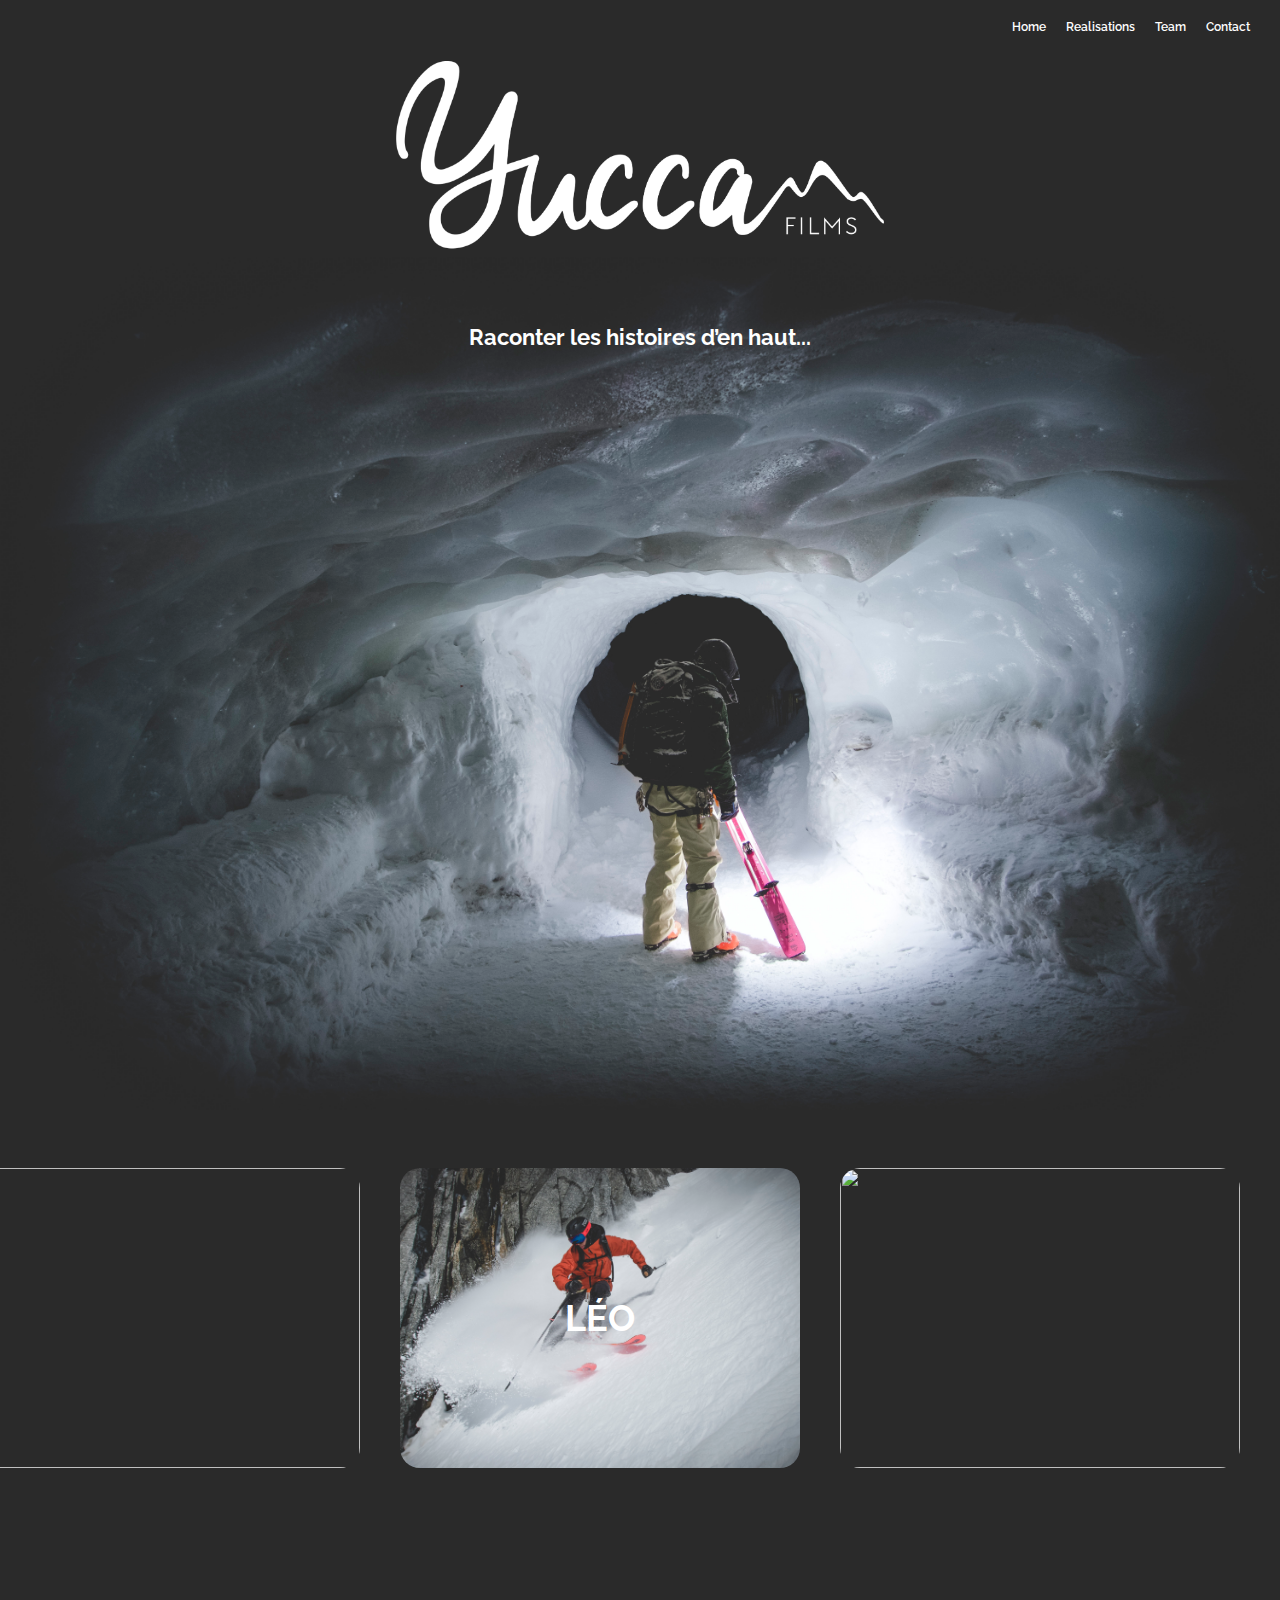
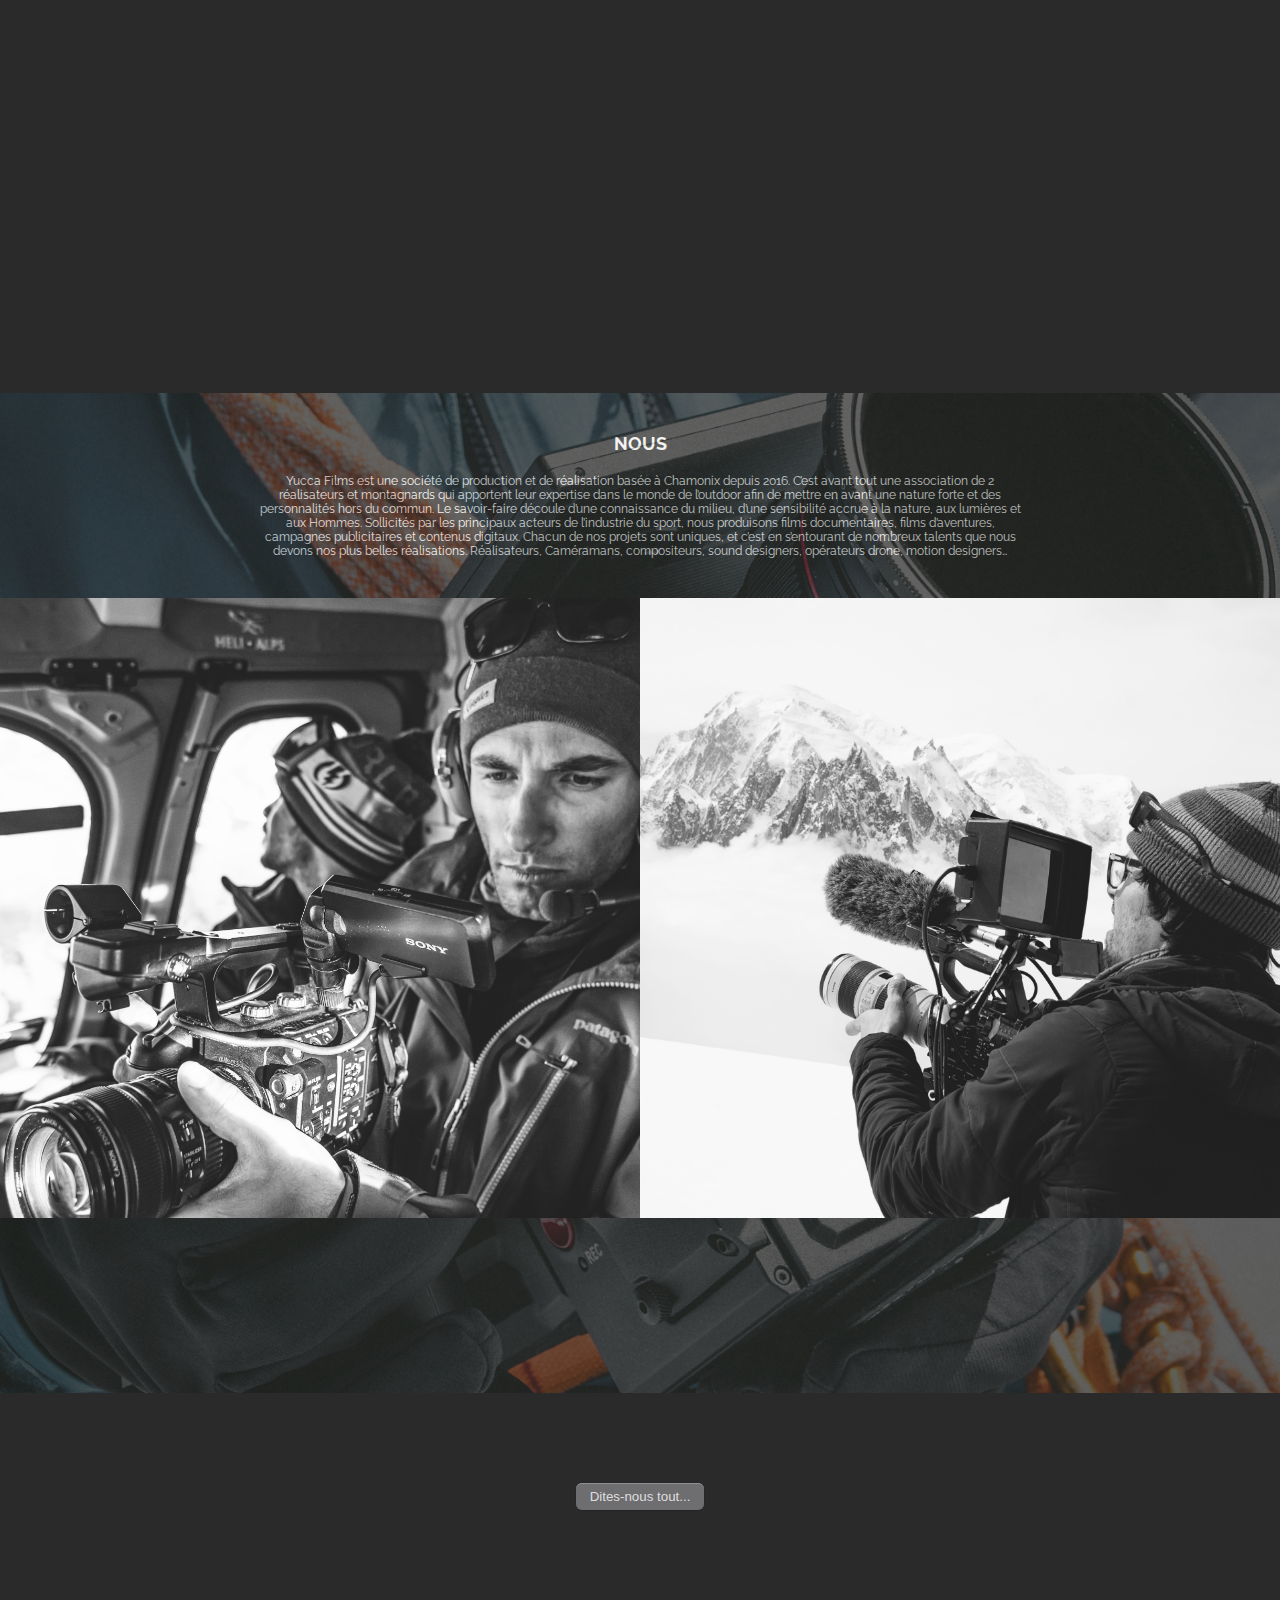
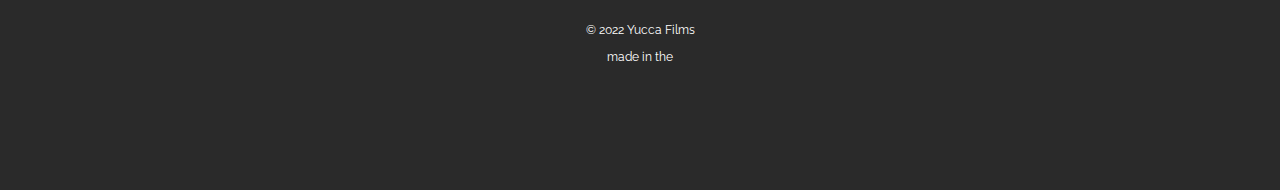
==== index.html @ e5334b5a "adding gitignore" ====
<!DOCTYPE html>
<html lang="fr">
  <head>
    <!-- character type changed -->
    <meta charset="utf-8" />
    <title>Yucca Films</title>

    <!-- Favicon -->
    <link rel="icon" type="image/x-icon" href="favicon.ico">

    <!-- CSS -->
    <link href="css/home.css" rel="stylesheet" type="text/css" />
    <link href="css/slider.css" rel="stylesheet" type="text/css" />

    <!-- Responsive CSS -->
    <meta name="viewport" content="width=device-width, initial-scale=1">

    <!-- font links -->
    <link rel="preconnect" href="https://fonts.googleapis.com">
    <link rel="preconnect" href="https://fonts.gstatic.com" crossorigin>
    <link href="https://fonts.googleapis.com/css2?family=Raleway:wght@100;300;400;500;600;700&display=swap" rel="stylesheet">
    <script src="https://kit.fontawesome.com/1ad64a8a63.js" crossorigin="anonymous"></script>
  </head>

  <body>
    <header>
      <div id="header_socials">
        <a title="insta" target="_blank" href="https://www.instagram.com/yucca_films/"><i class="icon fa-brands fa-instagram"></i></a>
        <a title="facebook" target="_blank" href="https://www.facebook.com/yuccafilms"><i class="icon fa-brands fa-facebook-f"></i></a>
        <a title="vimeo" target="_blank" href="https://vimeo.com/yuccafilms"><i class="icon fa-brands fa-vimeo-v"></i></a>
        <a title="youtube" target="_blank" href="https://www.youtube.com/channel/UC3pGTPYhQpwGKszgcLCXKJw/videos?view=0&sort=da"><i class="icon fa-brands fa-youtube"></i></a>
      </div>
      <nav>
        <p><a href="#">Home</a></p>
        <p><a href="#mainsection">Realisations</a></p>
        <p><a href="#ussection_div">Team</a></p>
        <p><a class="hover" onclick="sendEmail()">Contact</a></p>
      </nav>
    </header>

    <section id="topsection">
      <img id="topsection_logo" src="asset/images/logo.png" alt="Yucca Films Logo"/>
      <div id="topsection_cover">
        <h2 id="topsection_cover_text">Raconter les histoires d’en haut...</h2>
        <img id="topsection_cover_img" src="asset/images/cover.jpg" alt="skieur marchant dans un tunnel de glace"/>
      </div>
    </section>


    <section id="mainsection">
        <div class="slider">
          <!-- <div class="box0">0</div> -->
          <!-- <div class="box box0">
            <img src="asset/projects/brand/Cham.png" />
          </div> -->
          <div class="box box0">
            <h2>NOCTA</h2>
            <img src="asset/projects/brand/Nocta.jpg" />
          </div>
          <div class="box box1">
            <img src="asset/projects/brand/3vallees.png" />
          </div>
          <div class="box box2">
            <h2>LÉO</h2>
            <img src="asset/projects/brand/Leo.jpg" />
          </div>
          <div class="box box3">
            <img src="asset/projects/brand/Cham.png" />
          </div>
          <div class="box box4">
            <h2>LYO FOOD</h2>
            <img src="asset/projects/brand/LyoFood.png" />
          </div>
          <!-- <div class="box box5">5</div>
          <div class="box box6">6</div> -->
        </div>
        <div class="flex_spcbetween">
          <i onclick="slideAnimPrev()" class="fa-solid fa-circle-arrow-left slider_icon left"></i>
          <i onclick="slideAnimNext()"class="fa-solid fa-circle-arrow-right slider_icon right"></i>
        </div>
    </section>


<!-- 
    <section class="black" id="mainsection">

      <div id="mainsection_brand_title">
        <img class="mainsection_div_img" src="asset/images/running.jpg" alt="trailer dans les montagnes"/>
        <div class="mainsection_div">
          <h2>BRAND</h2>
          <p id="mainsection_width450">Nous ne venons pas du film documentaire pour rien, le story telling est notre force.
            Ecriture, direction artistique, réalisation, nous produisons des films publicitaires et des contenus digitaux pour les principaux acteurs de la montagne et du sport.</p>
        </div>
      </div>

      <div id="mainsection_brand_carou" class="mainsection_div_carou">
        <img class="placeholder" src="asset/images/placeholder.png" alt=""/>
      </div>
      
      <div id="mainsection_doc_title">
        <img class="mainsection_div_img" src="asset/images/draw.jpg" alt="dessin d'alpinistes encordés sur une arête"/>
        <div class="mainsection_div">
          <h2>DOCUMENTAIRES</h2>
          <p>Ceci est notre adn.</p>
        </div>
      </div>

      <div id="mainsection_doc_carou" class="mainsection_div_carou">
        <img class="placeholder" src="asset/images/placeholder.png" alt=""/>
      </div>

    </section>
 -->



    <section id="ussection">
      <img id="ussection_div_img" src="asset/images/cam.jpg" alt="appareil photo"/>
      <div id="ussection_text">
        <h2>NOUS</h2>
        <p>Yucca Films est une société de production et de réalisation basée à Chamonix depuis 2016.
  
          C’est avant tout une association de 2 réalisateurs et montagnards qui apportent leur expertise dans le monde de l’outdoor afin de mettre en avant une nature forte et des personnalités hors du commun.
          Le savoir-faire découle d’une connaissance du milieu, d’une sensibilité accrue à la nature, aux lumières et aux Hommes. 
          
          Sollicités par les principaux acteurs de l’industrie du sport, nous produisons films documentaires, films d’aventures, campagnes publicitaires et contenus digitaux. 
          
          Chacun de nos projets sont uniques, et c’est en s’entourant de nombreux talents que nous devons nos plus belles réalisations.
          Réalisateurs, Caméramans, compositeurs, sound designers, opérateurs drone, motion designers…</p>
          <div id="ussection_pics">
            <img class="profile_pics" src="asset/images/tom.jpg" alt=""/>
            <img class="profile_pics" src="asset/images/pierre.jpg" alt=""/>

          </div>
      </div>
      <div class="flex_center extra-top-margin">
        <button id="contactus" onclick="sendEmail()" class="hover button-12">Dites-nous tout... <i class="fas fa-paper-plane"></i></button>
      </div>
    </section>

    <footer>
      <div id="footer_socials">
        <a title="insta" target="_blank" href="https://www.instagram.com/yucca_films/"><i class="icon fa-brands fa-instagram"></i></a>
        <a title="facebook" target="_blank" href="https://www.facebook.com/yuccafilms"><i class="icon fa-brands fa-facebook-f"></i></a>
        <a title="vimeo" target="_blank" href="https://vimeo.com/yuccafilms"><i class="icon fa-brands fa-vimeo-v"></i></a>
        <a title="youtube" target="_blank" href="https://www.youtube.com/channel/UC3pGTPYhQpwGKszgcLCXKJw/videos?view=0&sort=da"><i class="icon fa-brands fa-youtube"></i></a>
      </div>
      <div class="flex_center">
        <p>© 2022 Yucca Films</p>
        <p>made in the  <i class="smallicon fas fa-mountain"></i></p>
      </div>
    </footer>

    <script defer src="./js/title-anim.js"></script>
    <script src="./js/send-email.js"></script>
  </body>
</html>




<!-- 
<form id="contactus" action="mailto:someone@example.com" method="post" enctype="text/plain">
  <input class="hover button-12" type="submit" value="Dites-nous tout">
</form> -->
---- css/home.css ----
/* GENERAL */

body {
  margin: 0; padding: 0;
  background-color: #2A2A2A;
  color: white;
  font-family: 'Raleway', sans-serif;
  font-size: 12px;
}



/* HEADER */

header {
  display: flex;
  flex-direction: row;
  justify-content: space-between;
}

nav {
  display: flex;
  justify-content: flex-end;
  padding: 20px;
}

nav p {
  margin: 0px 10px;
  font-weight: 600;
}

.hover:hover {
  cursor: pointer;
}

#header_socials {
  margin-left: 20px;
}



/* TOP SECTION */

#topsection {
  height: auto;
}

#topsection_logo {
  align-self: center;
  width: 500px;
  margin: 0% calc(50% - 250px);
}

#topsection_cover h2 {
  font-size: 1.8em;
  padding-top: 50px;
  position: absolute;
  margin-left: auto;
  margin-right: auto;
  left: 0;
  right: 0;
  text-align: center;
}

#topsection_cover_img {
  width: 100%;
  object-fit: fill;
  /* position: absolute; */
}

#topsection_cover_text {
  animation: fading infinite 3s linear;
}

@keyframes fading {
  0% {
    opacity: 0;
  }
  10% {
    opacity: 0;
  }
  30% {
    opacity: 1;
  }
  70% {
    opacity: 1;
  }
  90% {
    opacity: 0;
  }
  100% {
    opacity: 0;
  }
}


/* MAIN SECTION NEW */

#mainsection {
  height: 800px;
}





/*

MAIN SECTION OLD

#mainsection {
  height:1400px;
  NOT USED background-image: url("../asset/images/background.jpg");
  NOT USED  background-size: cover;
  NOT USED  background-position: center;
  NOT USED  background-repeat: no-repeat;

  width: calc(100% - 120px);
  margin: 30px 40px;
  display: grid;

  grid-template-columns: 34% 66%;
  grid-template-rows: 650px 650px;
  column-gap: 40px;
  row-gap: 40px;
}

#mainsection_brand_title {
  grid-column: 1/2;
  grid-row: 1/2;
}

#mainsection_brand_carou {
  grid-column: 2/3;
  grid-row: 1/2;
}

#mainsection_doc_title {
  grid-column: 1/2;
  grid-row: 2/3;
}

#mainsection_doc_carou {
  grid-column: 2/3;
  grid-row: 2/3;
}


.placeholder {
  object-fit: cover;
  height: 600px;
  width: 100%;
  opacity: 0.6;
  border-radius: 5px;

}

.mainsection_div {
  position: absolute;
  z-index: 999;
  padding: 10px 0px 0px 20px;
}

#mainsection_width450 {
  width: 450px;
  text-align: justify;
  text-justify: inter-word;
}

.mainsection_div_img {
  width: 500px;
  height: 600px;
  position: absolute;
  object-fit: cover;
  box-shadow: 1px 2px 3px #7c7c7c;
  border-radius: 5px;
}

.black {
  color: hsl(0, 0%, 0%, 0.8);
}

.mainsection_div_carou {
  width: 100%;
  height: 600px;
  box-shadow: 1px 2px 3px #7c7c7c;
  border-radius: 5px;

} */



/* US SECTION */

#ussection_text {
  height: 1000px;
  padding-top: 40px;
  margin-top: 30px;
  /* border-bottom: #cccccc 2px solid; */
}

#ussection_text h2 {
  text-align: center;
  width: 60%;
  margin: 0px 20%;
}

#ussection_text p {
  text-align: center;
  width: 60%;
  margin: 20px 20%;
  /* text-justify: inter-word; */
}

#ussection_div_img {
  width: 100%;
  height: 1000px;
  object-fit: cover;
  opacity: 0.3;
  position: absolute;
}


#ussection_pics {
  display: flex;
  flex-direction: row;
  height: 620px;
  margin-top: 40px;
  width: 100%;
}


.profile_pics {
  z-index: 999;
  width: 50%;
  object-fit: cover;
}

/* form {
  margin-top: 50px;
  display: flex;
  justify-content: center;
}

input {
  border-radius: 5px;
  padding: 5px;
} */


.button-12 {
  text-align: center;
  padding: 6px 14px;
  font-family: -apple-system, BlinkMacSystemFont, 'Roboto', sans-serif;
  border-radius: 6px;
  border: none;

  background: #6E6D70;
  box-shadow: 0px 0.5px 1px rgba(0, 0, 0, 0.1), inset 0px 0.5px 0.5px rgba(255, 255, 255, 0.5), 0px 0px 0px 0.5px rgba(0, 0, 0, 0.12);
  color: #DFDEDF;
  user-select: none;
  -webkit-user-select: none;
  touch-action: manipulation;
}

.button-12:focus {
  box-shadow: inset 0px 0.8px 0px -0.25px rgba(255, 255, 255, 0.2), 0px 0.5px 1px rgba(0, 0, 0, 0.1), 0px 0px 0px 3.5px rgba(58, 108, 217, 0.5);
  outline: 0;
}




/* FOOTER */

footer {
  height: 200px;
  display: flex;
  flex-direction: column;
  align-items: center;
  margin-top: 80px;  
}

.icon {
  font-size: 2.2em;
  margin: 20px 10px;
}

.flex_center {
  display: flex;
  flex-direction: column;
  align-items: center;
}

.extra-top-margin {
  margin-top: 50px;
}

.flex_center p {
  margin: 2px;
}

.smallicon {
  font-size: 1.8em;
}

a { 
  color: inherit;
  text-decoration:none;
}
---- css/slider.css ----
.slider {
  height: 330px;
  display: flex;
  align-items: center;
  /* width: 130%; */
  overflow: hidden;
  margin: 50px 0px 0px -500px;

}

.box {
  height: 300px;
  min-width: 400px !important;
  margin: 0px 20px 20px 20px;
  /* border: black solid 1px; */
  border-radius: 20px;
  overflow: hidden;
  color: white;
  font-size: 2em;
  display: flex;
  justify-content: center;
}


/* .box0 {
  height: 300px;
  background: green;
  margin: 0px;
  border-top-right-radius: 20px;
  border-bottom-right-radius: 20px;

  /* min-width: 200px !important;
  margin-left: 20px;
  border-top-left-radius: 20px;
  border-bottom-left-radius: 20px; */

/* } */



.box img {
  height: 300px;
  width: 400px;
  object-fit: cover;
}

.box h2 {
  position: absolute;
  align-self: center;

}



/* ICONS */

.slider_icon {
  font-size: 4em;
  color: rgb(197, 197, 197);
  opacity: 0.8;
}

.slider_icon:hover {
  font-size: 4.2em;
  color: grey;
  opacity: 1;
  cursor: pointer;
}


.flex_spcbetween {
  display: flex;
  justify-content: space-between;
  margin: 0px 20px;
}



/* ANIMATIONS */

.animaprev {
  animation: slideprev 0.8s ease-in-out;
}

@keyframes slideprev{
  0% {
     transform: translate(0px)
  }
  100% {
     transform: translate(-440px);
  }
}


.animanext {
  animation: slidenext 0.8s ease-in-out;
}

@keyframes slidenext{
  0% {
     transform: translate(0px)
  }
  100% {
     transform: translate(440px);
  }
}

/* .animaborn {
  animation: born 1s ease-in-out;
}

@keyframes born{
  0% {
     width: 0px;
     border: black solid 1px;
  }
  100% {
     width: 200px;
     min-width: 200px !important;
     border: black solid 1px;
  }
} */
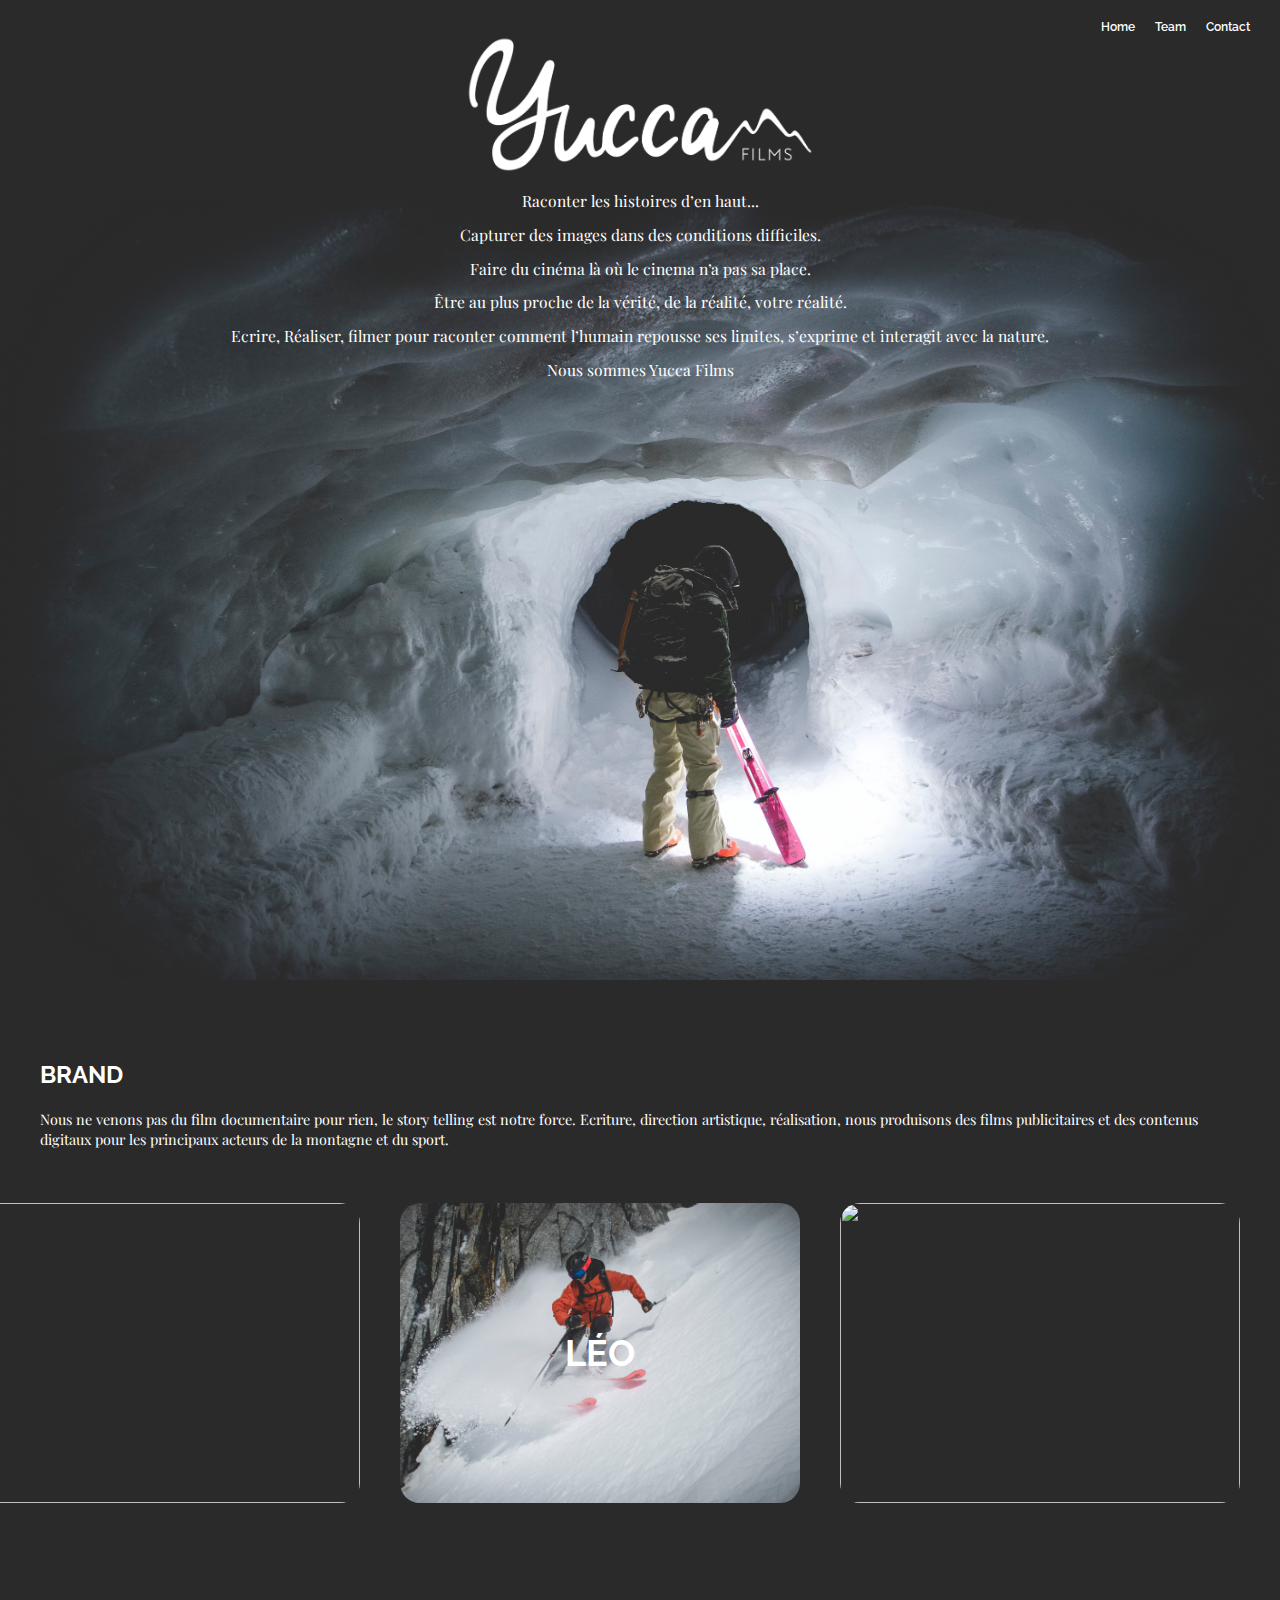
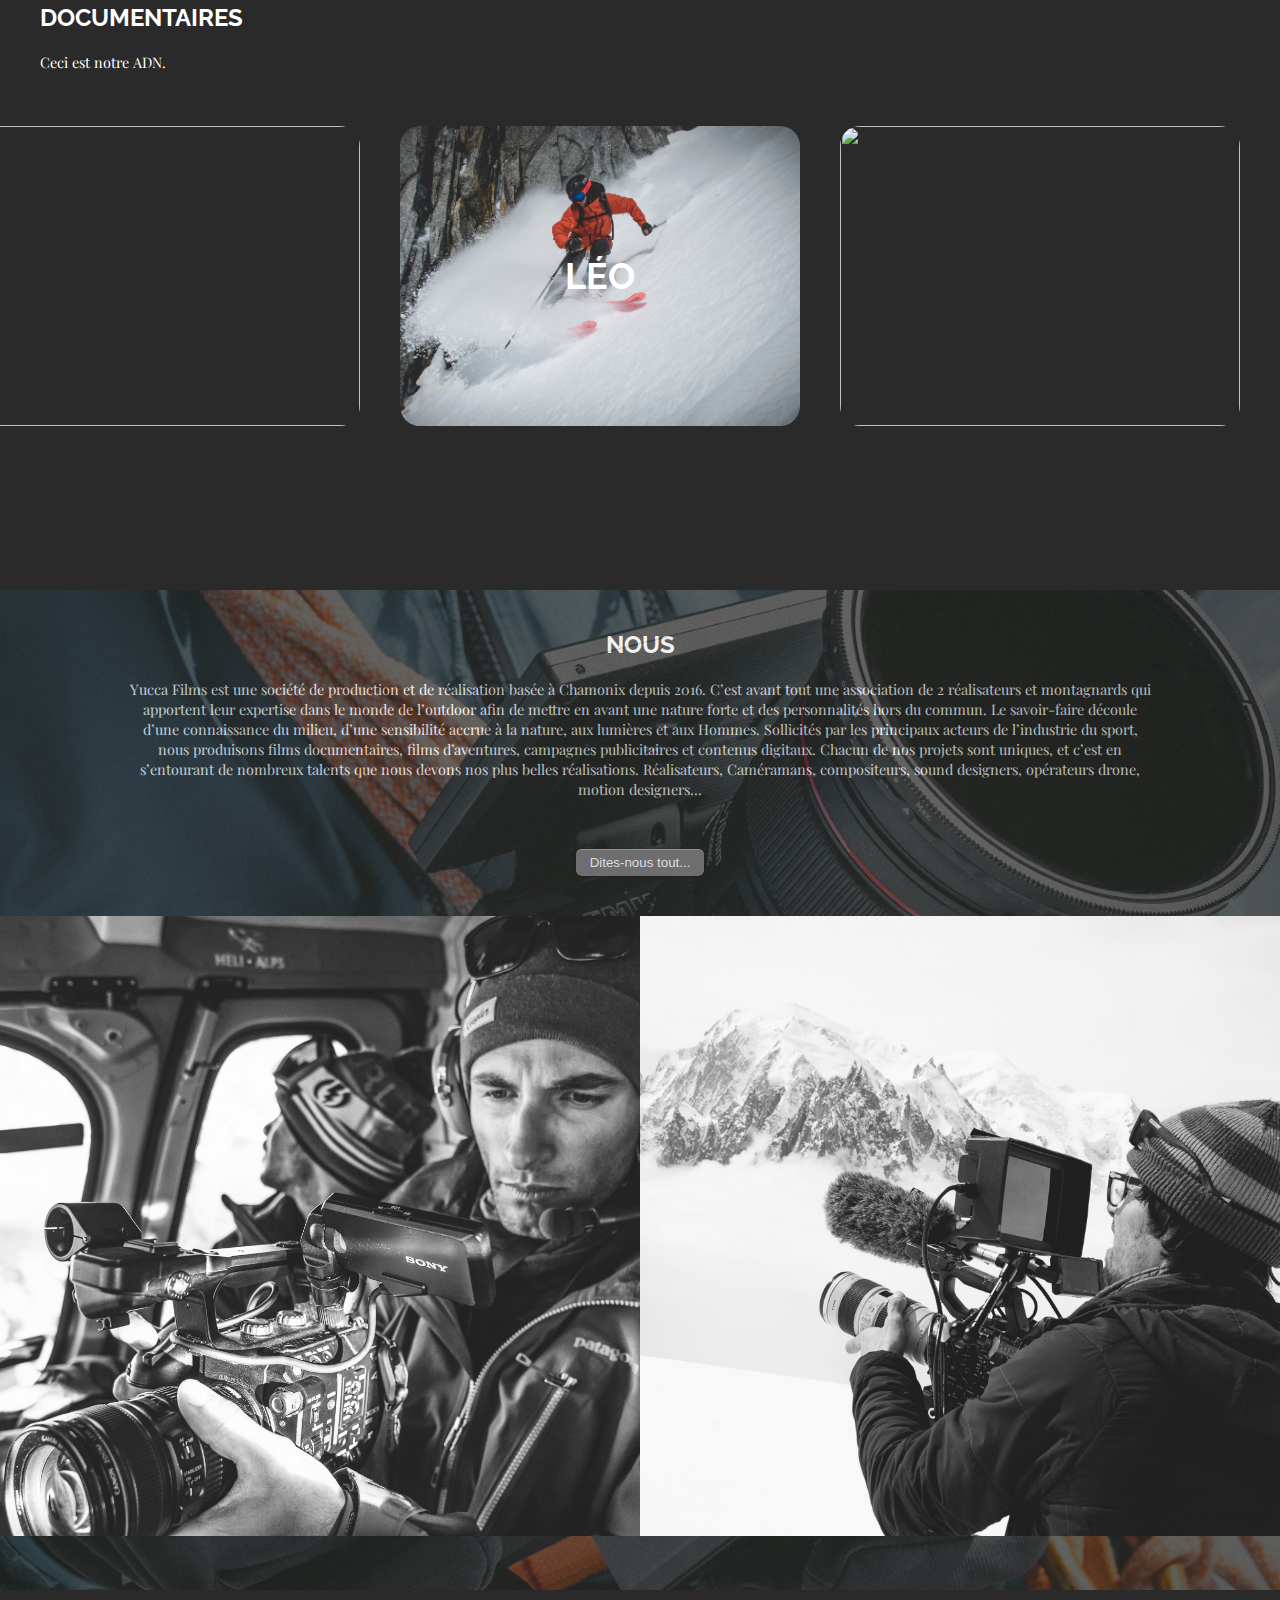
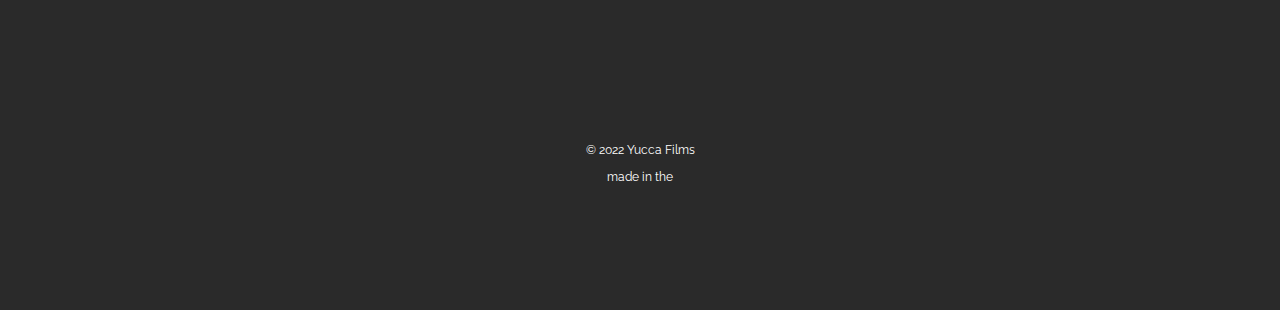
==== commit 7a660421: "corrections following first review" ====
--- a/index.html
+++ b/index.html
@@ -19,20 +19,14 @@
     <link rel="preconnect" href="https://fonts.googleapis.com">
     <link rel="preconnect" href="https://fonts.gstatic.com" crossorigin>
     <link href="https://fonts.googleapis.com/css2?family=Raleway:wght@100;300;400;500;600;700&display=swap" rel="stylesheet">
+    <link href="https://fonts.googleapis.com/css2?family=Playfair+Display:ital,wght@0,300;0,400;0,500;0,600;0,700;1,400;1,500;1,600&display=swap" rel="stylesheet">
     <script src="https://kit.fontawesome.com/1ad64a8a63.js" crossorigin="anonymous"></script>
   </head>
 
   <body>
     <header>
-      <div id="header_socials">
-        <a title="insta" target="_blank" href="https://www.instagram.com/yucca_films/"><i class="icon fa-brands fa-instagram"></i></a>
-        <a title="facebook" target="_blank" href="https://www.facebook.com/yuccafilms"><i class="icon fa-brands fa-facebook-f"></i></a>
-        <a title="vimeo" target="_blank" href="https://vimeo.com/yuccafilms"><i class="icon fa-brands fa-vimeo-v"></i></a>
-        <a title="youtube" target="_blank" href="https://www.youtube.com/channel/UC3pGTPYhQpwGKszgcLCXKJw/videos?view=0&sort=da"><i class="icon fa-brands fa-youtube"></i></a>
-      </div>
       <nav>
         <p><a href="#">Home</a></p>
-        <p><a href="#mainsection">Realisations</a></p>
         <p><a href="#ussection_div">Team</a></p>
         <p><a class="hover" onclick="sendEmail()">Contact</a></p>
       </nav>
@@ -41,43 +35,84 @@
     <section id="topsection">
       <img id="topsection_logo" src="asset/images/logo.png" alt="Yucca Films Logo"/>
       <div id="topsection_cover">
-        <h2 id="topsection_cover_text">Raconter les histoires d’en haut...</h2>
+        <h2>Raconter les histoires d’en haut...</h2>
+        <h2>Capturer des images dans des conditions difficiles.</h2>
+        <h2>Faire du cinéma là où le cinema n’a pas sa place.</h2>
+        <h2>Être au plus proche de la vérité, de la réalité, votre réalité.</h2>
+        <h2>Ecrire, Réaliser, filmer pour raconter comment l’humain repousse ses limites, s’exprime et interagit avec la nature.</h2>
+        <h2>Nous sommes Yucca Films</h2>
         <img id="topsection_cover_img" src="asset/images/cover.jpg" alt="skieur marchant dans un tunnel de glace"/>
       </div>
     </section>
 
 
     <section id="mainsection">
-        <div class="slider">
-          <!-- <div class="box0">0</div> -->
-          <!-- <div class="box box0">
-            <img src="asset/projects/brand/Cham.png" />
-          </div> -->
-          <div class="box box0">
-            <h2>NOCTA</h2>
-            <img src="asset/projects/brand/Nocta.jpg" />
+
+      <!-- FIRST SLIDER -->
+      <div class="mainsection_div">
+        <h2>BRAND</h2>
+        <p>Nous ne venons pas du film documentaire pour rien, le story telling est notre force.
+          Ecriture, direction artistique, réalisation, nous produisons des films publicitaires et des contenus digitaux pour les principaux acteurs de la montagne et du sport.</p>
+      </div>
+      <div class="slider_container">
+        <i onclick="slideAnimPrev()" class="fa-solid fa-circle-arrow-left slider_icon left"></i>
+        <i onclick="slideAnimNext()"class="fa-solid fa-circle-arrow-right slider_icon right"></i>
+          <div class="slider">
+            <div class="box box0">
+              <h2>NOCTA</h2>
+              <img src="asset/projects/brand/Nocta.jpg" />
+            </div>
+            <div class="box box1">
+              <img src="asset/projects/brand/3vallees.png" />
+            </div>
+            <div class="box box2">
+              <h2>LÉO</h2>
+              <img src="asset/projects/brand/Leo.jpg" />
+            </div>
+            <div class="box box3">
+              <img src="asset/projects/brand/Cham.png" />
+            </div>
+            <div class="box box4">
+              <h2>LYO FOOD</h2>
+              <img src="asset/projects/brand/LyoFood.png" />
+            </div>
           </div>
-          <div class="box box1">
-            <img src="asset/projects/brand/3vallees.png" />
+        </div>
+
+      <!-- SECOND SLIDER -->
+      <div class="mainsection_div">
+        <h2>DOCUMENTAIRES</h2>
+        <p>Ceci est notre ADN.</p>
+      </div>
+      <div class="slider_container">
+        <i onclick="slideAnimPrev()" class="fa-solid fa-circle-arrow-left slider_icon left"></i>
+        <i onclick="slideAnimNext()"class="fa-solid fa-circle-arrow-right slider_icon right"></i>
+          <div class="slider">
+            <div class="box box0">
+              <h2>NOCTA</h2>
+              <img src="asset/projects/brand/Nocta.jpg" />
+            </div>
+            <div class="box box1">
+              <img src="asset/projects/brand/3vallees.png" />
+            </div>
+            <div class="box box2">
+              <h2>LÉO</h2>
+              <img src="asset/projects/brand/Leo.jpg" />
+            </div>
+            <div class="box box3">
+              <img src="asset/projects/brand/Cham.png" />
+            </div>
+            <div class="box box4">
+              <h2>LYO FOOD</h2>
+              <img src="asset/projects/brand/LyoFood.png" />
+            </div>
           </div>
-          <div class="box box2">
-            <h2>LÉO</h2>
-            <img src="asset/projects/brand/Leo.jpg" />
-          </div>
-          <div class="box box3">
-            <img src="asset/projects/brand/Cham.png" />
-          </div>
-          <div class="box box4">
-            <h2>LYO FOOD</h2>
-            <img src="asset/projects/brand/LyoFood.png" />
-          </div>
-          <!-- <div class="box box5">5</div>
-          <div class="box box6">6</div> -->
-        </div>
-        <div class="flex_spcbetween">
-          <i onclick="slideAnimPrev()" class="fa-solid fa-circle-arrow-left slider_icon left"></i>
-          <i onclick="slideAnimNext()"class="fa-solid fa-circle-arrow-right slider_icon right"></i>
-        </div>
+        </div>
+
+
+
+
+
     </section>
 
 
@@ -117,24 +152,27 @@
     <section id="ussection">
       <img id="ussection_div_img" src="asset/images/cam.jpg" alt="appareil photo"/>
       <div id="ussection_text">
-        <h2>NOUS</h2>
-        <p>Yucca Films est une société de production et de réalisation basée à Chamonix depuis 2016.
-  
-          C’est avant tout une association de 2 réalisateurs et montagnards qui apportent leur expertise dans le monde de l’outdoor afin de mettre en avant une nature forte et des personnalités hors du commun.
-          Le savoir-faire découle d’une connaissance du milieu, d’une sensibilité accrue à la nature, aux lumières et aux Hommes. 
+        <div>
+          <h2>NOUS</h2>
+          <p>Yucca Films est une société de production et de réalisation basée à Chamonix depuis 2016.
+    
+            C’est avant tout une association de 2 réalisateurs et montagnards qui apportent leur expertise dans le monde de l’outdoor afin de mettre en avant une nature forte et des personnalités hors du commun.
+            Le savoir-faire découle d’une connaissance du milieu, d’une sensibilité accrue à la nature, aux lumières et aux Hommes. 
+            
+            Sollicités par les principaux acteurs de l’industrie du sport, nous produisons films documentaires, films d’aventures, campagnes publicitaires et contenus digitaux. 
+            
+            Chacun de nos projets sont uniques, et c’est en s’entourant de nombreux talents que nous devons nos plus belles réalisations.
+            Réalisateurs, Caméramans, compositeurs, sound designers, opérateurs drone, motion designers…</p>
+        </div>
           
-          Sollicités par les principaux acteurs de l’industrie du sport, nous produisons films documentaires, films d’aventures, campagnes publicitaires et contenus digitaux. 
-          
-          Chacun de nos projets sont uniques, et c’est en s’entourant de nombreux talents que nous devons nos plus belles réalisations.
-          Réalisateurs, Caméramans, compositeurs, sound designers, opérateurs drone, motion designers…</p>
-          <div id="ussection_pics">
-            <img class="profile_pics" src="asset/images/tom.jpg" alt=""/>
-            <img class="profile_pics" src="asset/images/pierre.jpg" alt=""/>
-
-          </div>
-      </div>
-      <div class="flex_center extra-top-margin">
-        <button id="contactus" onclick="sendEmail()" class="hover button-12">Dites-nous tout... <i class="fas fa-paper-plane"></i></button>
+        <div class="flex_center extra-top-margin">
+          <button id="contactus" onclick="sendEmail()" class="hover button-12">Dites-nous tout... <i class="fas fa-paper-plane"></i></button>
+        </div>
+        
+        <div id="ussection_pics">
+          <img class="profile_pics" src="asset/images/tom.jpg" alt=""/>
+          <img class="profile_pics" src="asset/images/pierre.jpg" alt=""/>
+        </div>
       </div>
     </section>
 
--- a/css/home.css
+++ b/css/home.css
@@ -16,13 +16,13 @@
 header {
   display: flex;
   flex-direction: row;
-  justify-content: space-between;
+  justify-content: flex-end;
 }
 
 nav {
   display: flex;
   justify-content: flex-end;
-  padding: 20px;
+  padding: 20px 20px 0px 20px;
 }
 
 nav p {
@@ -48,57 +48,51 @@
 
 #topsection_logo {
   align-self: center;
-  width: 500px;
-  margin: 0% calc(50% - 250px);
+  width: 350px;
+  margin: 0% calc(50% - 175px);
+}
+
+#topsection_cover {
+  height: 830px;
 }
 
 #topsection_cover h2 {
-  font-size: 1.8em;
-  padding-top: 50px;
-  position: absolute;
+  font-size: 1.3em;
+  font-weight: 300;
   margin-left: auto;
   margin-right: auto;
-  left: 0;
-  right: 0;
   text-align: center;
+  font-family: 'Playfair Display', serif;
 }
 
 #topsection_cover_img {
   width: 100%;
-  object-fit: fill;
-  /* position: absolute; */
-}
-
-#topsection_cover_text {
-  animation: fading infinite 3s linear;
-}
-
-@keyframes fading {
-  0% {
-    opacity: 0;
-  }
-  10% {
-    opacity: 0;
-  }
-  30% {
-    opacity: 1;
-  }
-  70% {
-    opacity: 1;
-  }
-  90% {
-    opacity: 0;
-  }
-  100% {
-    opacity: 0;
-  }
+  max-height: 780px !important;
+  height: auto;
+  object-fit: cover;
+  position: absolute;
+  z-index: -1;
+  top: 200px;
 }
 
 
 /* MAIN SECTION NEW */
 
 #mainsection {
-  height: 800px;
+  height: 1100px;
+}
+
+.mainsection_div {
+  margin: 40px 40px 10px 40px;
+}
+
+.mainsection_div h2 {
+  font-size: 2em;
+}
+
+.mainsection_div p {
+  font-family: 'Playfair Display', serif;
+  font-size: 1.2em;
 }
 
 
@@ -204,13 +198,15 @@
   text-align: center;
   width: 60%;
   margin: 0px 20%;
+  font-size: 2em;
 }
 
 #ussection_text p {
   text-align: center;
-  width: 60%;
-  margin: 20px 20%;
-  /* text-justify: inter-word; */
+  width: 80%;
+  margin: 20px 10%;
+  font-family: 'Playfair Display', serif;
+  font-size: 1.2em;
 }
 
 #ussection_div_img {
@@ -255,6 +251,7 @@
   font-family: -apple-system, BlinkMacSystemFont, 'Roboto', sans-serif;
   border-radius: 6px;
   border: none;
+  z-index: 1;
 
   background: #6E6D70;
   box-shadow: 0px 0.5px 1px rgba(0, 0, 0, 0.1), inset 0px 0.5px 0.5px rgba(255, 255, 255, 0.5), 0px 0px 0px 0.5px rgba(0, 0, 0, 0.12);
--- a/css/slider.css
+++ b/css/slider.css
@@ -1,10 +1,10 @@
 .slider {
-  height: 330px;
+  height: 400px;
   display: flex;
   align-items: center;
   /* width: 130%; */
   overflow: hidden;
-  margin: 50px 0px 0px -500px;
+  margin-left: -500px;
 
 }
 
@@ -58,28 +58,31 @@
   font-size: 4em;
   color: rgb(197, 197, 197);
   opacity: 0.8;
+  position: absolute;
+  bottom: -540px;
 }
 
 .slider_icon:hover {
-  font-size: 4.2em;
+  font-size: 5em;
   color: grey;
   opacity: 1;
-  cursor: pointer;
 }
 
+.left {
+  left: 20px;
+}
 
-.flex_spcbetween {
-  display: flex;
-  justify-content: space-between;
-  margin: 0px 20px;
+.right {
+  right: 20px;
 }
+
 
 
 
 /* ANIMATIONS */
 
 .animaprev {
-  animation: slideprev 0.8s ease-in-out;
+  animation: slideprev 1s ease-in-out;
 }
 
 @keyframes slideprev{
@@ -93,7 +96,7 @@
 
 
 .animanext {
-  animation: slidenext 0.8s ease-in-out;
+  animation: slidenext 1s ease-in-out;
 }
 
 @keyframes slidenext{
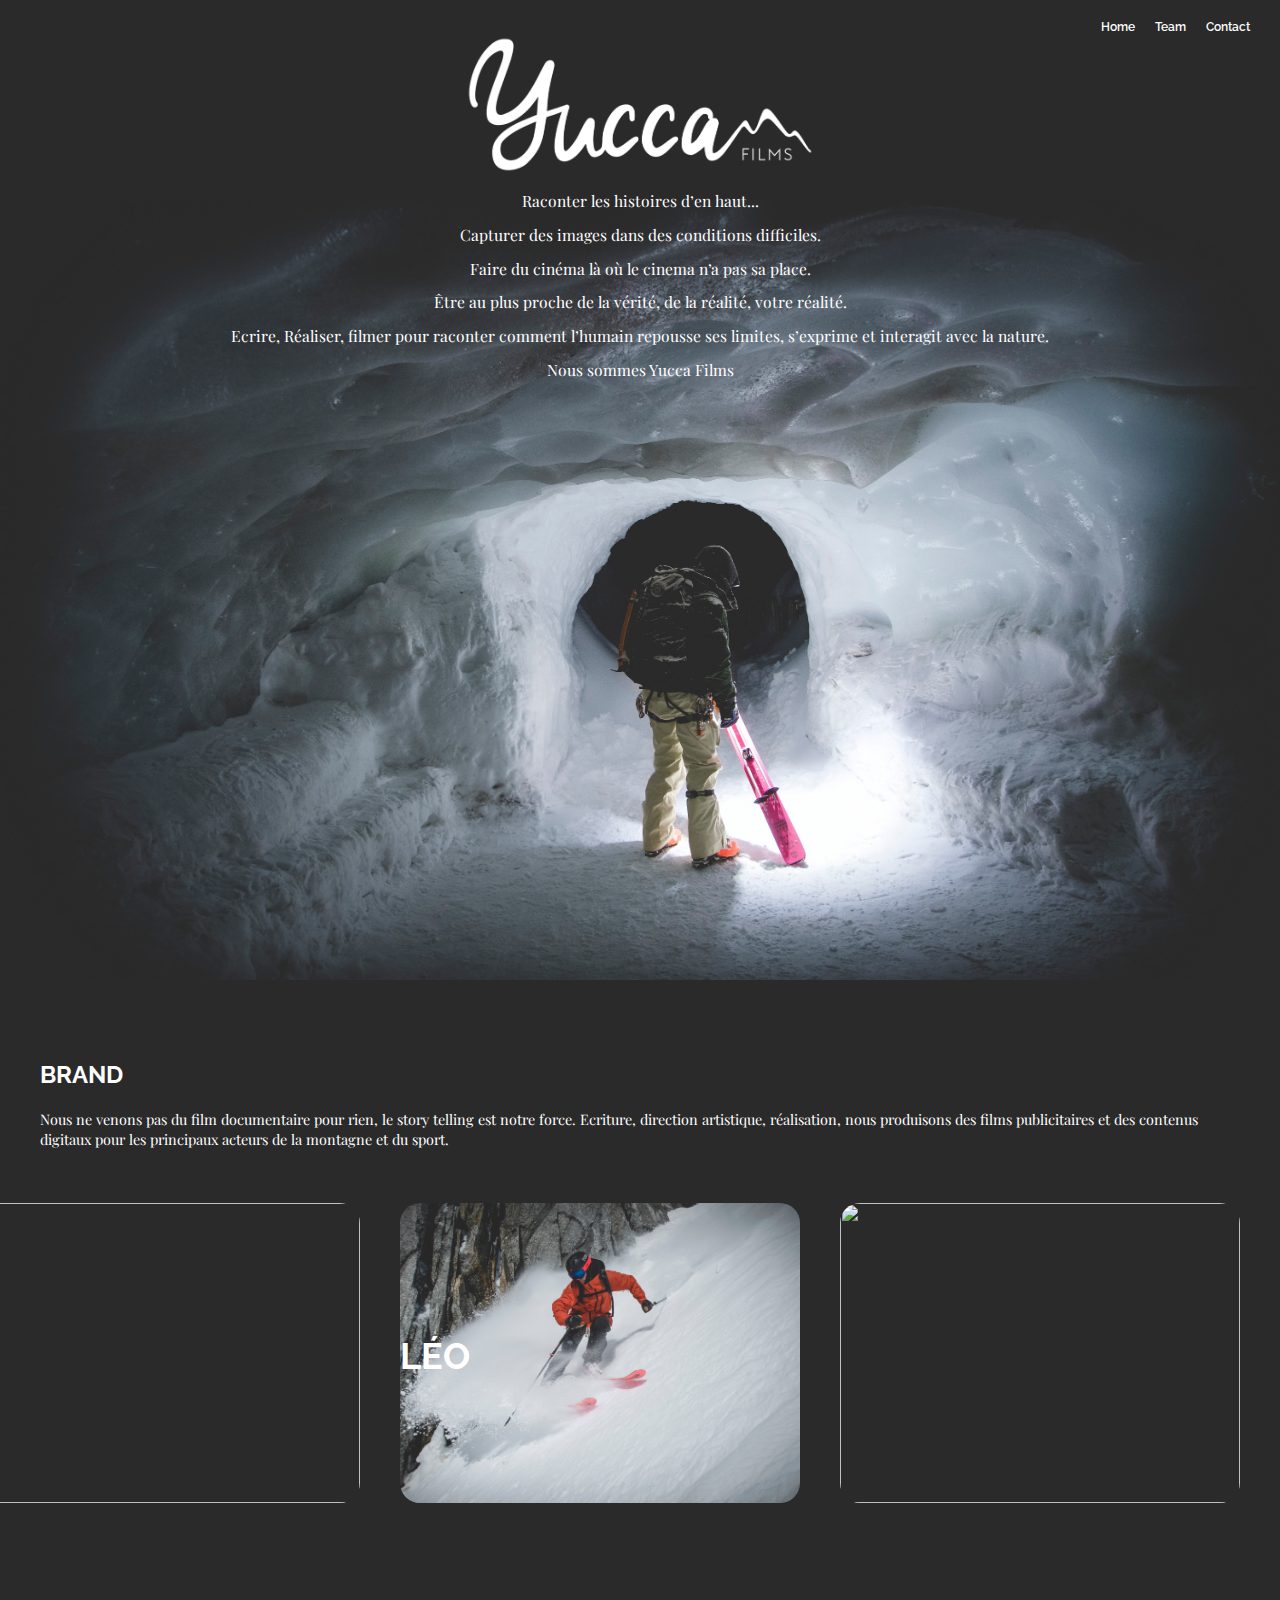
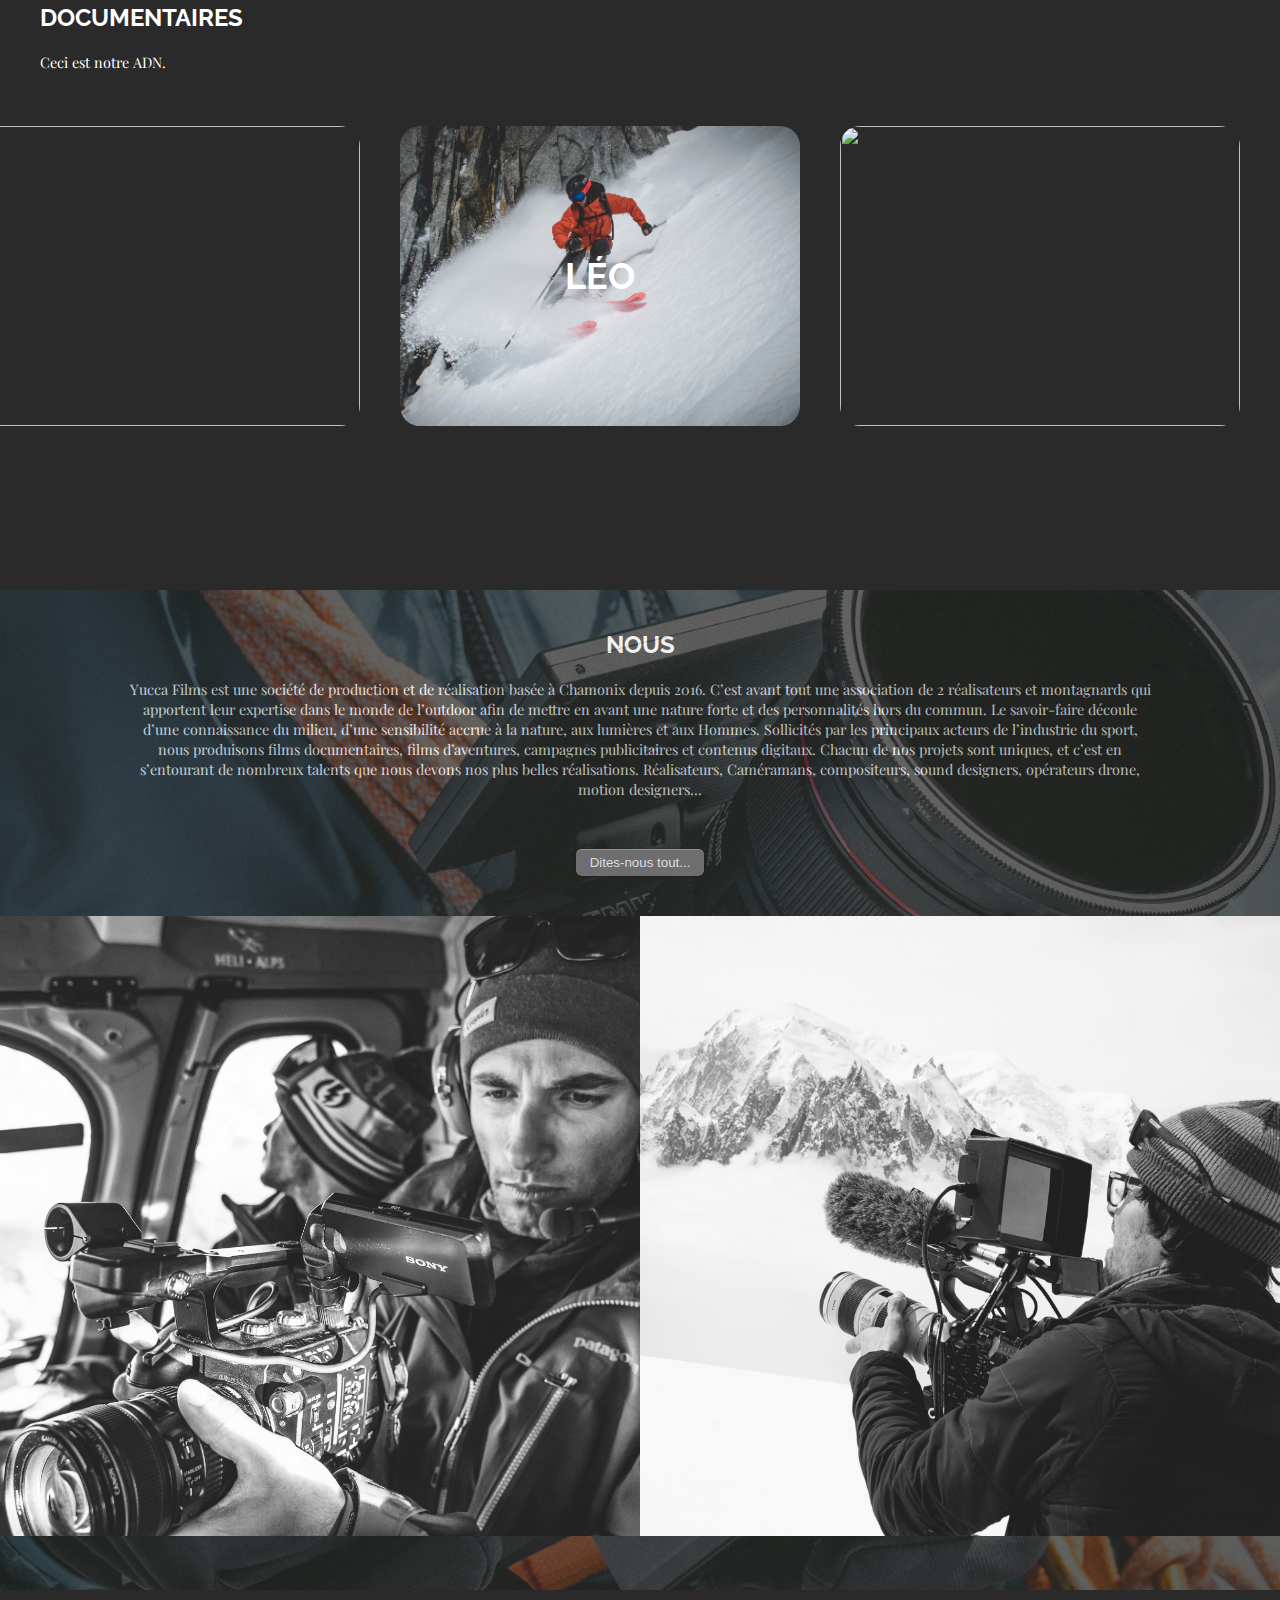
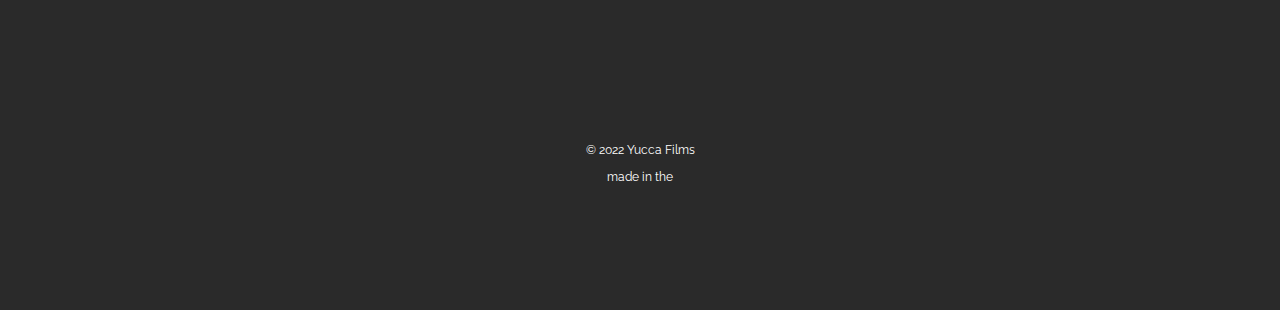
==== commit c4a2be76: "creation of project page" ====
--- a/index.html
+++ b/index.html
@@ -47,7 +47,6 @@
 
 
     <section id="mainsection">
-
       <!-- FIRST SLIDER -->
       <div class="mainsection_div">
         <h2>BRAND</h2>
@@ -66,8 +65,10 @@
               <img src="asset/projects/brand/3vallees.png" />
             </div>
             <div class="box box2">
-              <h2>LÉO</h2>
-              <img src="asset/projects/brand/Leo.jpg" />
+              <a href="./pages/brand/leo.html" target="_blank">
+                <h2>LÉO</h2>
+                <img src="asset/projects/brand/Leo.jpg" />
+              </a>
             </div>
             <div class="box box3">
               <img src="asset/projects/brand/Cham.png" />
@@ -108,46 +109,7 @@
             </div>
           </div>
         </div>
-
-
-
-
-
     </section>
-
-
-<!-- 
-    <section class="black" id="mainsection">
-
-      <div id="mainsection_brand_title">
-        <img class="mainsection_div_img" src="asset/images/running.jpg" alt="trailer dans les montagnes"/>
-        <div class="mainsection_div">
-          <h2>BRAND</h2>
-          <p id="mainsection_width450">Nous ne venons pas du film documentaire pour rien, le story telling est notre force.
-            Ecriture, direction artistique, réalisation, nous produisons des films publicitaires et des contenus digitaux pour les principaux acteurs de la montagne et du sport.</p>
-        </div>
-      </div>
-
-      <div id="mainsection_brand_carou" class="mainsection_div_carou">
-        <img class="placeholder" src="asset/images/placeholder.png" alt=""/>
-      </div>
-      
-      <div id="mainsection_doc_title">
-        <img class="mainsection_div_img" src="asset/images/draw.jpg" alt="dessin d'alpinistes encordés sur une arête"/>
-        <div class="mainsection_div">
-          <h2>DOCUMENTAIRES</h2>
-          <p>Ceci est notre adn.</p>
-        </div>
-      </div>
-
-      <div id="mainsection_doc_carou" class="mainsection_div_carou">
-        <img class="placeholder" src="asset/images/placeholder.png" alt=""/>
-      </div>
-
-    </section>
- -->
-
-
 
     <section id="ussection">
       <img id="ussection_div_img" src="asset/images/cam.jpg" alt="appareil photo"/>
@@ -193,11 +155,3 @@
     <script src="./js/send-email.js"></script>
   </body>
 </html>
-
-
-
-
-<!-- 
-<form id="contactus" action="mailto:someone@example.com" method="post" enctype="text/plain">
-  <input class="hover button-12" type="submit" value="Dites-nous tout">
-</form> -->--- a/css/home.css
+++ b/css/home.css
@@ -76,7 +76,8 @@
 }
 
 
-/* MAIN SECTION NEW */
+
+/* MAIN SECTION */
 
 #mainsection {
   height: 1100px;
@@ -94,94 +95,6 @@
   font-family: 'Playfair Display', serif;
   font-size: 1.2em;
 }
-
-
-
-
-
-/*
-
-MAIN SECTION OLD
-
-#mainsection {
-  height:1400px;
-  NOT USED background-image: url("../asset/images/background.jpg");
-  NOT USED  background-size: cover;
-  NOT USED  background-position: center;
-  NOT USED  background-repeat: no-repeat;
-
-  width: calc(100% - 120px);
-  margin: 30px 40px;
-  display: grid;
-
-  grid-template-columns: 34% 66%;
-  grid-template-rows: 650px 650px;
-  column-gap: 40px;
-  row-gap: 40px;
-}
-
-#mainsection_brand_title {
-  grid-column: 1/2;
-  grid-row: 1/2;
-}
-
-#mainsection_brand_carou {
-  grid-column: 2/3;
-  grid-row: 1/2;
-}
-
-#mainsection_doc_title {
-  grid-column: 1/2;
-  grid-row: 2/3;
-}
-
-#mainsection_doc_carou {
-  grid-column: 2/3;
-  grid-row: 2/3;
-}
-
-
-.placeholder {
-  object-fit: cover;
-  height: 600px;
-  width: 100%;
-  opacity: 0.6;
-  border-radius: 5px;
-
-}
-
-.mainsection_div {
-  position: absolute;
-  z-index: 999;
-  padding: 10px 0px 0px 20px;
-}
-
-#mainsection_width450 {
-  width: 450px;
-  text-align: justify;
-  text-justify: inter-word;
-}
-
-.mainsection_div_img {
-  width: 500px;
-  height: 600px;
-  position: absolute;
-  object-fit: cover;
-  box-shadow: 1px 2px 3px #7c7c7c;
-  border-radius: 5px;
-}
-
-.black {
-  color: hsl(0, 0%, 0%, 0.8);
-}
-
-.mainsection_div_carou {
-  width: 100%;
-  height: 600px;
-  box-shadow: 1px 2px 3px #7c7c7c;
-  border-radius: 5px;
-
-} */
 
 
 
@@ -191,7 +104,6 @@
   height: 1000px;
   padding-top: 40px;
   margin-top: 30px;
-  /* border-bottom: #cccccc 2px solid; */
 }
 
 #ussection_text h2 {
@@ -217,7 +129,6 @@
   position: absolute;
 }
 
-
 #ussection_pics {
   display: flex;
   flex-direction: row;
@@ -226,24 +137,11 @@
   width: 100%;
 }
 
-
 .profile_pics {
   z-index: 999;
   width: 50%;
   object-fit: cover;
 }
-
-/* form {
-  margin-top: 50px;
-  display: flex;
-  justify-content: center;
-}
-
-input {
-  border-radius: 5px;
-  padding: 5px;
-} */
-
 
 .button-12 {
   text-align: center;
@@ -268,7 +166,6 @@
 
 
 
-
 /* FOOTER */
 
 footer {
--- a/css/slider.css
+++ b/css/slider.css
@@ -2,7 +2,6 @@
   height: 400px;
   display: flex;
   align-items: center;
-  /* width: 130%; */
   overflow: hidden;
   margin-left: -500px;
 
@@ -12,7 +11,6 @@
   height: 300px;
   min-width: 400px !important;
   margin: 0px 20px 20px 20px;
-  /* border: black solid 1px; */
   border-radius: 20px;
   overflow: hidden;
   color: white;
@@ -20,23 +18,6 @@
   display: flex;
   justify-content: center;
 }
-
-
-/* .box0 {
-  height: 300px;
-  background: green;
-  margin: 0px;
-  border-top-right-radius: 20px;
-  border-bottom-right-radius: 20px;
-
-  /* min-width: 200px !important;
-  margin-left: 20px;
-  border-top-left-radius: 20px;
-  border-bottom-left-radius: 20px; */
-
-/* } */
-
-
 
 .box img {
   height: 300px;
@@ -47,7 +28,6 @@
 .box h2 {
   position: absolute;
   align-self: center;
-
 }
 
 
@@ -78,7 +58,6 @@
 
 
 
-
 /* ANIMATIONS */
 
 .animaprev {
@@ -106,20 +85,4 @@
   100% {
      transform: translate(440px);
   }
-}
-
-/* .animaborn {
-  animation: born 1s ease-in-out;
-}
-
-@keyframes born{
-  0% {
-     width: 0px;
-     border: black solid 1px;
-  }
-  100% {
-     width: 200px;
-     min-width: 200px !important;
-     border: black solid 1px;
-  }
-} */+}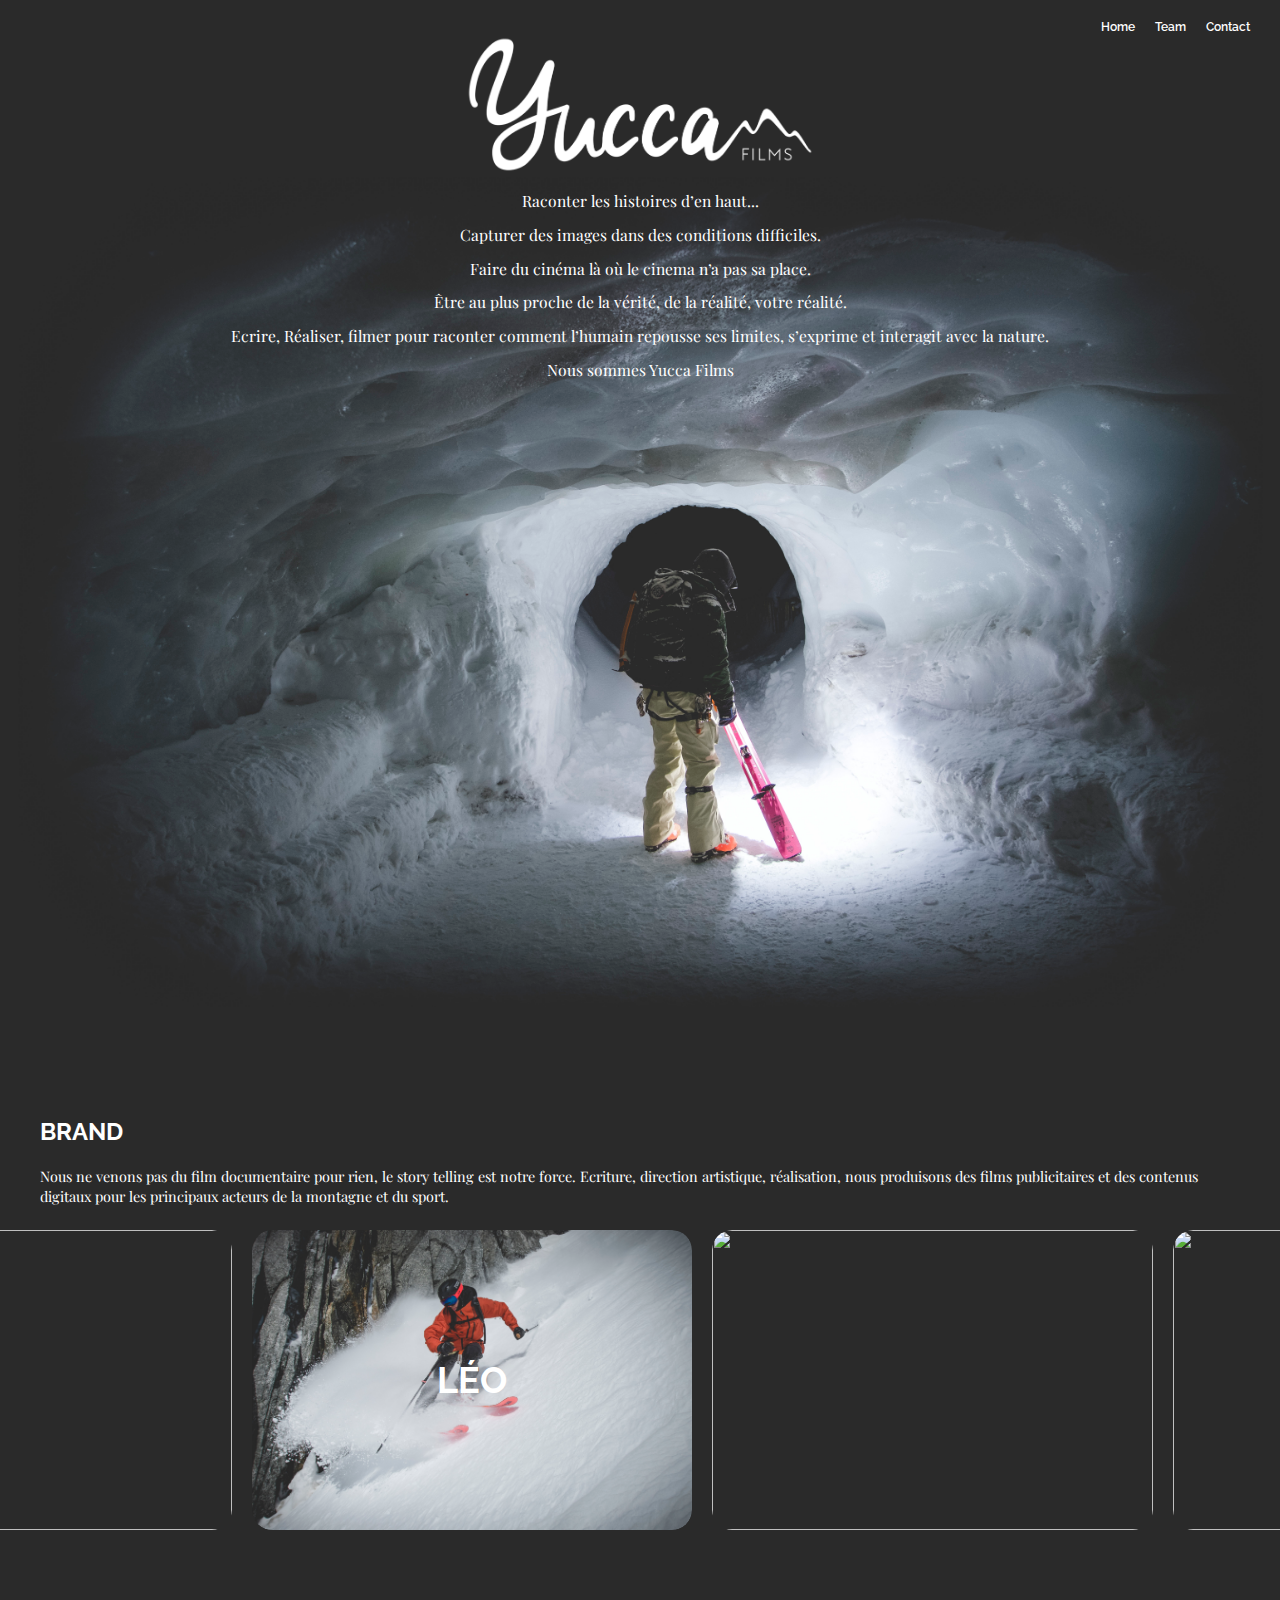
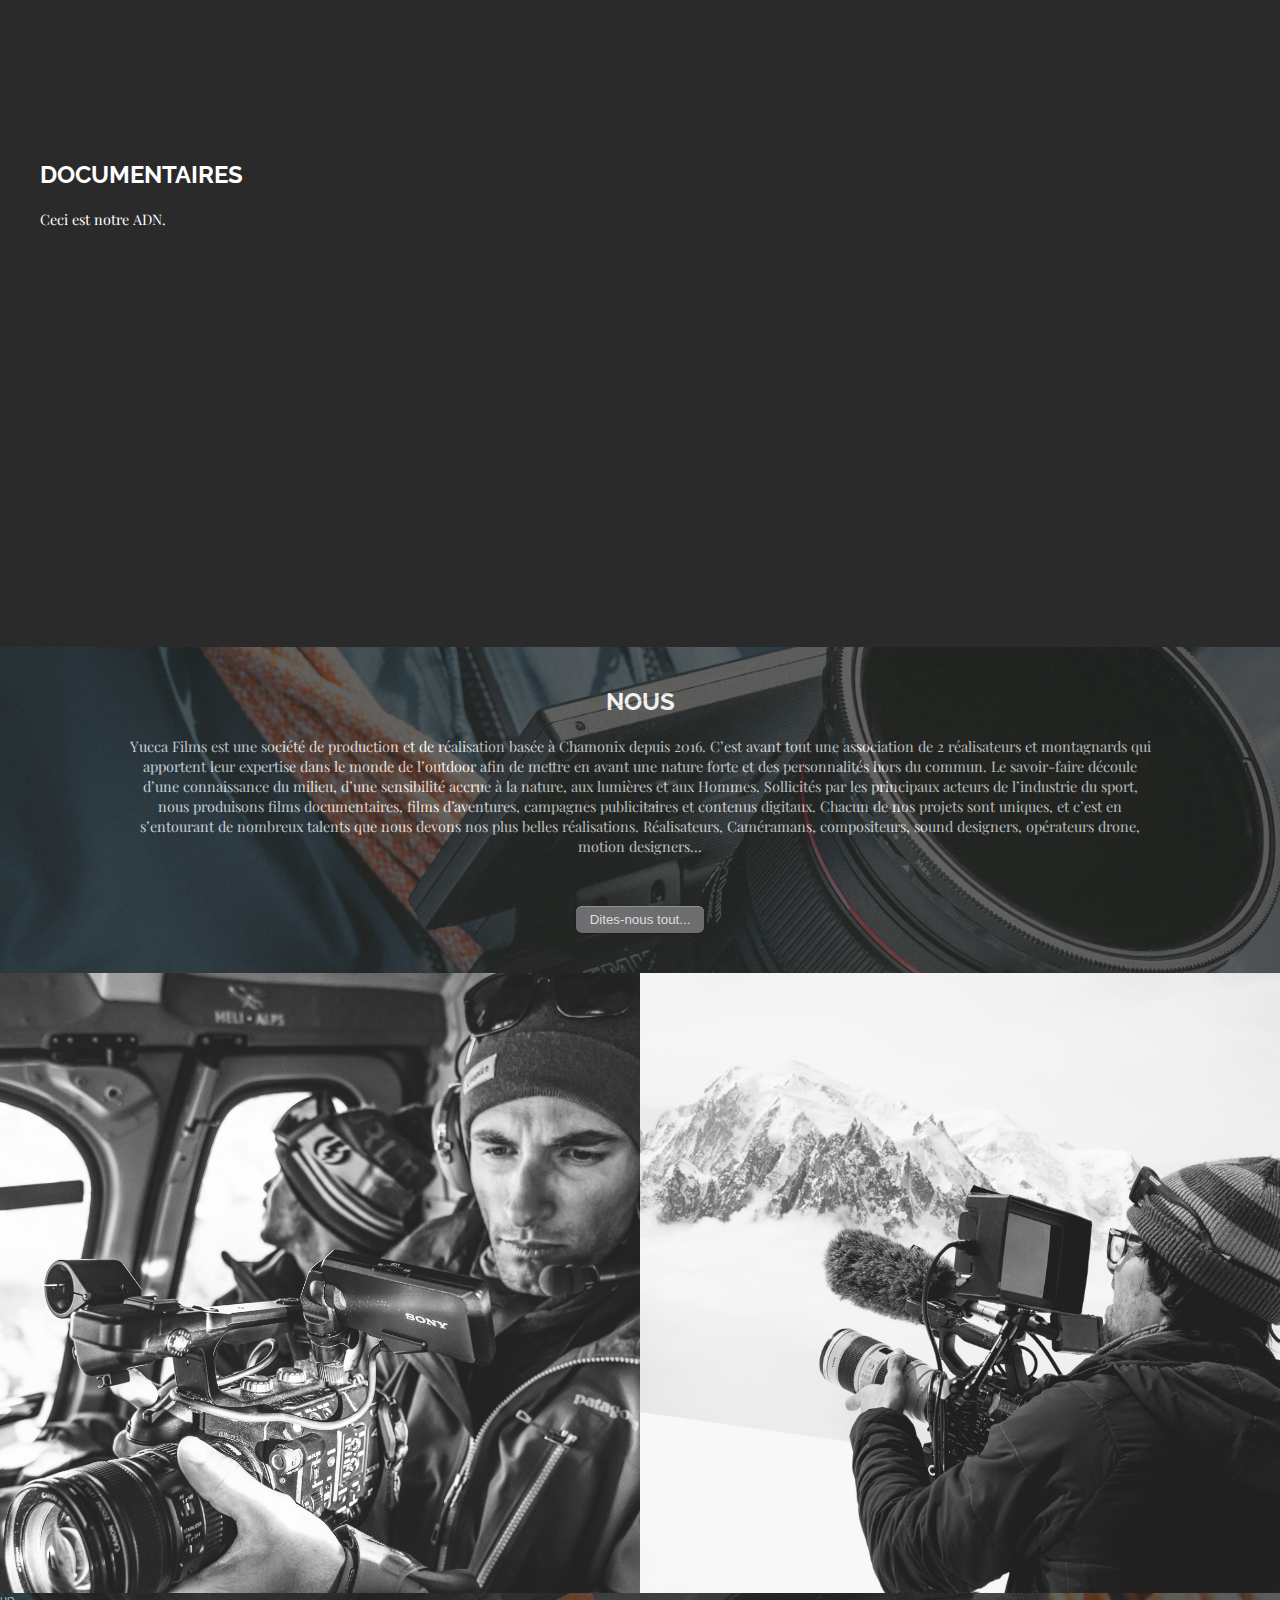
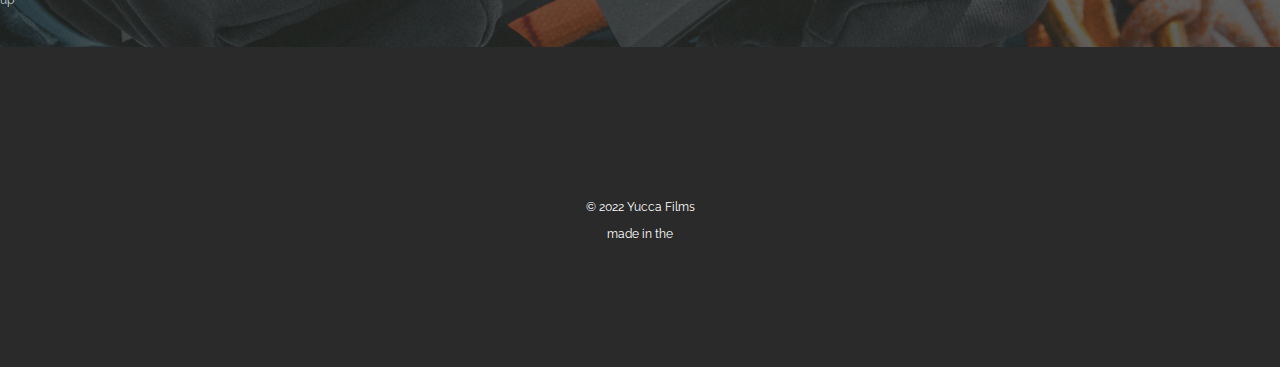
==== commit 282edb1b: "slider improvement" ====
--- a/index.html
+++ b/index.html
@@ -35,13 +35,15 @@
     <section id="topsection">
       <img id="topsection_logo" src="asset/images/logo.png" alt="Yucca Films Logo"/>
       <div id="topsection_cover">
-        <h2>Raconter les histoires d’en haut...</h2>
-        <h2>Capturer des images dans des conditions difficiles.</h2>
-        <h2>Faire du cinéma là où le cinema n’a pas sa place.</h2>
-        <h2>Être au plus proche de la vérité, de la réalité, votre réalité.</h2>
-        <h2>Ecrire, Réaliser, filmer pour raconter comment l’humain repousse ses limites, s’exprime et interagit avec la nature.</h2>
-        <h2>Nous sommes Yucca Films</h2>
         <img id="topsection_cover_img" src="asset/images/cover.jpg" alt="skieur marchant dans un tunnel de glace"/>
+        <div>
+          <h2>Raconter les histoires d’en haut...</h2>
+          <h2>Capturer des images dans des conditions difficiles.</h2>
+          <h2>Faire du cinéma là où le cinema n’a pas sa place.</h2>
+          <h2>Être au plus proche de la vérité, de la réalité, votre réalité.</h2>
+          <h2>Ecrire, Réaliser, filmer pour raconter comment l’humain repousse ses limites, s’exprime et interagit avec la nature.</h2>
+          <h2>Nous sommes Yucca Films</h2>
+        </div>
       </div>
     </section>
 
@@ -54,38 +56,48 @@
           Ecriture, direction artistique, réalisation, nous produisons des films publicitaires et des contenus digitaux pour les principaux acteurs de la montagne et du sport.</p>
       </div>
       <div class="slider_container">
-        <i onclick="slideAnimPrev()" class="fa-solid fa-circle-arrow-left slider_icon left"></i>
-        <i onclick="slideAnimNext()"class="fa-solid fa-circle-arrow-right slider_icon right"></i>
-          <div class="slider">
-            <div class="box box0">
+        <div class="slider">
+          <div class="box box0">
+            <a href="./pages/brand/nocta.html" target="_blank" class="box_content">
               <h2>NOCTA</h2>
               <img src="asset/projects/brand/Nocta.jpg" />
-            </div>
-            <div class="box box1">
-              <img src="asset/projects/brand/3vallees.png" />
-            </div>
-            <div class="box box2">
-              <a href="./pages/brand/leo.html" target="_blank">
-                <h2>LÉO</h2>
-                <img src="asset/projects/brand/Leo.jpg" />
-              </a>
-            </div>
-            <div class="box box3">
-              <img src="asset/projects/brand/Cham.png" />
-            </div>
-            <div class="box box4">
+            </a>
+          </div>
+          <div class="box box1">
+            <img src="asset/projects/brand/3vallees.png" />
+          </div>
+          <div class="box box2">
+            <a href="./pages/brand/leo.html" target="_blank" class="box_content">
+              <h2>LÉO</h2>
+              <img src="asset/projects/brand/Leo.jpg" />
+            </a>
+          </div>
+          <div class="box box3">
+            <img src="asset/projects/brand/Cham.png" />
+          </div>
+          <div class="box box4">
+            <a href="./pages/brand/lyofood.html" target="_blank" class="box_content">
               <h2>LYO FOOD</h2>
               <img src="asset/projects/brand/LyoFood.png" />
-            </div>
+            </a>
           </div>
         </div>
+        <div class="flex-spcbtw">
+          <button class="button1" onclick="slideAnimPrev()">
+            <i class="fa-solid fa-circle-arrow-left slider_icon left"></i>
+          </button>
+          <button class="button2" onclick="slideAnimNext()">
+            <i class="fa-solid fa-circle-arrow-right slider_icon right"></i>
+          </button>
+        </div>
+      </div>
 
       <!-- SECOND SLIDER -->
       <div class="mainsection_div">
         <h2>DOCUMENTAIRES</h2>
         <p>Ceci est notre ADN.</p>
       </div>
-      <div class="slider_container">
+      <!-- <div class="slider_container">
         <i onclick="slideAnimPrev()" class="fa-solid fa-circle-arrow-left slider_icon left"></i>
         <i onclick="slideAnimNext()"class="fa-solid fa-circle-arrow-right slider_icon right"></i>
           <div class="slider">
@@ -108,7 +120,7 @@
               <img src="asset/projects/brand/LyoFood.png" />
             </div>
           </div>
-        </div>
+        </div> -->
     </section>
 
     <section id="ussection">
@@ -135,6 +147,7 @@
           <img class="profile_pics" src="asset/images/tom.jpg" alt=""/>
           <img class="profile_pics" src="asset/images/pierre.jpg" alt=""/>
         </div>
+        <a href="#topsection">up</a>
       </div>
     </section>
 
--- a/css/home.css
+++ b/css/home.css
@@ -9,6 +9,9 @@
   font-size: 12px;
 }
 
+html {
+  scroll-behavior: smooth;
+}
 
 
 /* HEADER */
@@ -53,8 +56,16 @@
 }
 
 #topsection_cover {
-  height: 830px;
-}
+  height: 900px;
+  display: flex;
+  flex-direction: column;
+}
+
+#topsection_cover div {
+  position: absolute;
+  align-self: center;
+}
+
 
 #topsection_cover h2 {
   font-size: 1.3em;
@@ -66,13 +77,9 @@
 }
 
 #topsection_cover_img {
-  width: 100%;
-  max-height: 780px !important;
-  height: auto;
-  object-fit: cover;
-  position: absolute;
+  height: 830px;
   z-index: -1;
-  top: 200px;
+  align-self: center;
 }
 
 
--- a/css/slider.css
+++ b/css/slider.css
@@ -1,28 +1,36 @@
+.slider_container {
+  height: 500px;
+}
+
+body{
+  overflow-x: hidden;
+}
+
 .slider {
-  height: 400px;
+  height: 340px;
   display: flex;
   align-items: center;
-  overflow: hidden;
-  margin-left: -500px;
-
+  margin-left: -680px;
+  width: 180%;
 }
 
 .box {
   height: 300px;
-  min-width: 400px !important;
-  margin: 0px 20px 20px 20px;
+  width: 600px;
+  margin: 0px 10px 20px 10px;
   border-radius: 20px;
   overflow: hidden;
   color: white;
   font-size: 2em;
-  display: flex;
-  justify-content: center;
+  /* display: flex;
+  justify-content: center; */
 }
 
 .box img {
   height: 300px;
-  width: 400px;
+  width: 100%;
   object-fit: cover;
+  border-radius: 20px;
 }
 
 .box h2 {
@@ -30,6 +38,10 @@
   align-self: center;
 }
 
+.box_content {
+  display: flex;
+  justify-content: center;
+}
 
 
 /* ICONS */
@@ -38,22 +50,24 @@
   font-size: 4em;
   color: rgb(197, 197, 197);
   opacity: 0.8;
-  position: absolute;
-  bottom: -540px;
 }
 
 .slider_icon:hover {
-  font-size: 5em;
+  font-size: 4.8em;
   color: grey;
   opacity: 1;
+  cursor: pointer;
 }
 
-.left {
-  left: 20px;
+.flex-spcbtw {
+  display: flex;
+  justify-content: space-between;
+  margin: 0px 20px;
 }
 
-.right {
-  right: 20px;
+.button1, .button2 {
+  border: none;
+  background-color: #2A2A2A;
 }
 
 
@@ -61,7 +75,7 @@
 /* ANIMATIONS */
 
 .animaprev {
-  animation: slideprev 1s ease-in-out;
+  animation: slideprev 0.8s ease-in-out;
 }
 
 @keyframes slideprev{
@@ -69,13 +83,13 @@
      transform: translate(0px)
   }
   100% {
-     transform: translate(-440px);
+     transform: translate(-605px);
   }
 }
 
 
 .animanext {
-  animation: slidenext 1s ease-in-out;
+  animation: slidenext 0.8s ease-in-out;
 }
 
 @keyframes slidenext{
@@ -83,6 +97,6 @@
      transform: translate(0px)
   }
   100% {
-     transform: translate(440px);
+     transform: translate(605px);
   }
 }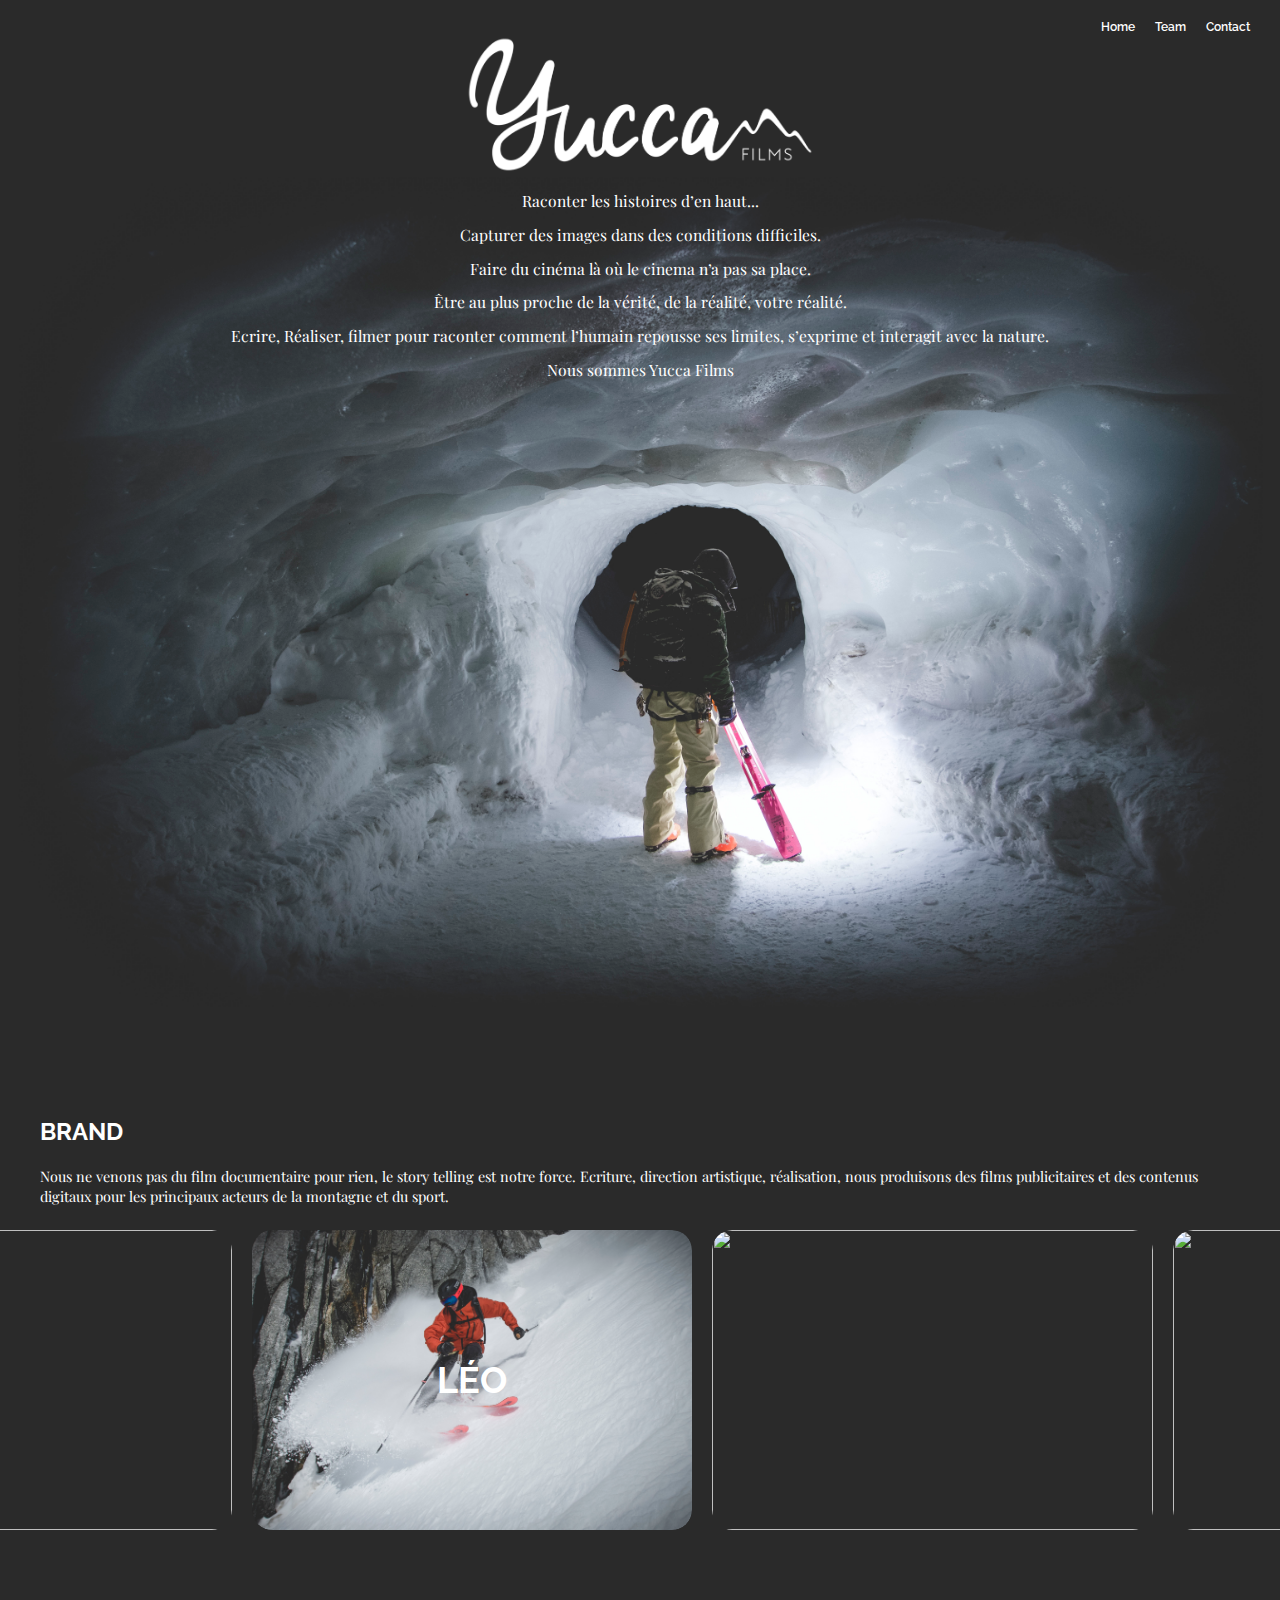
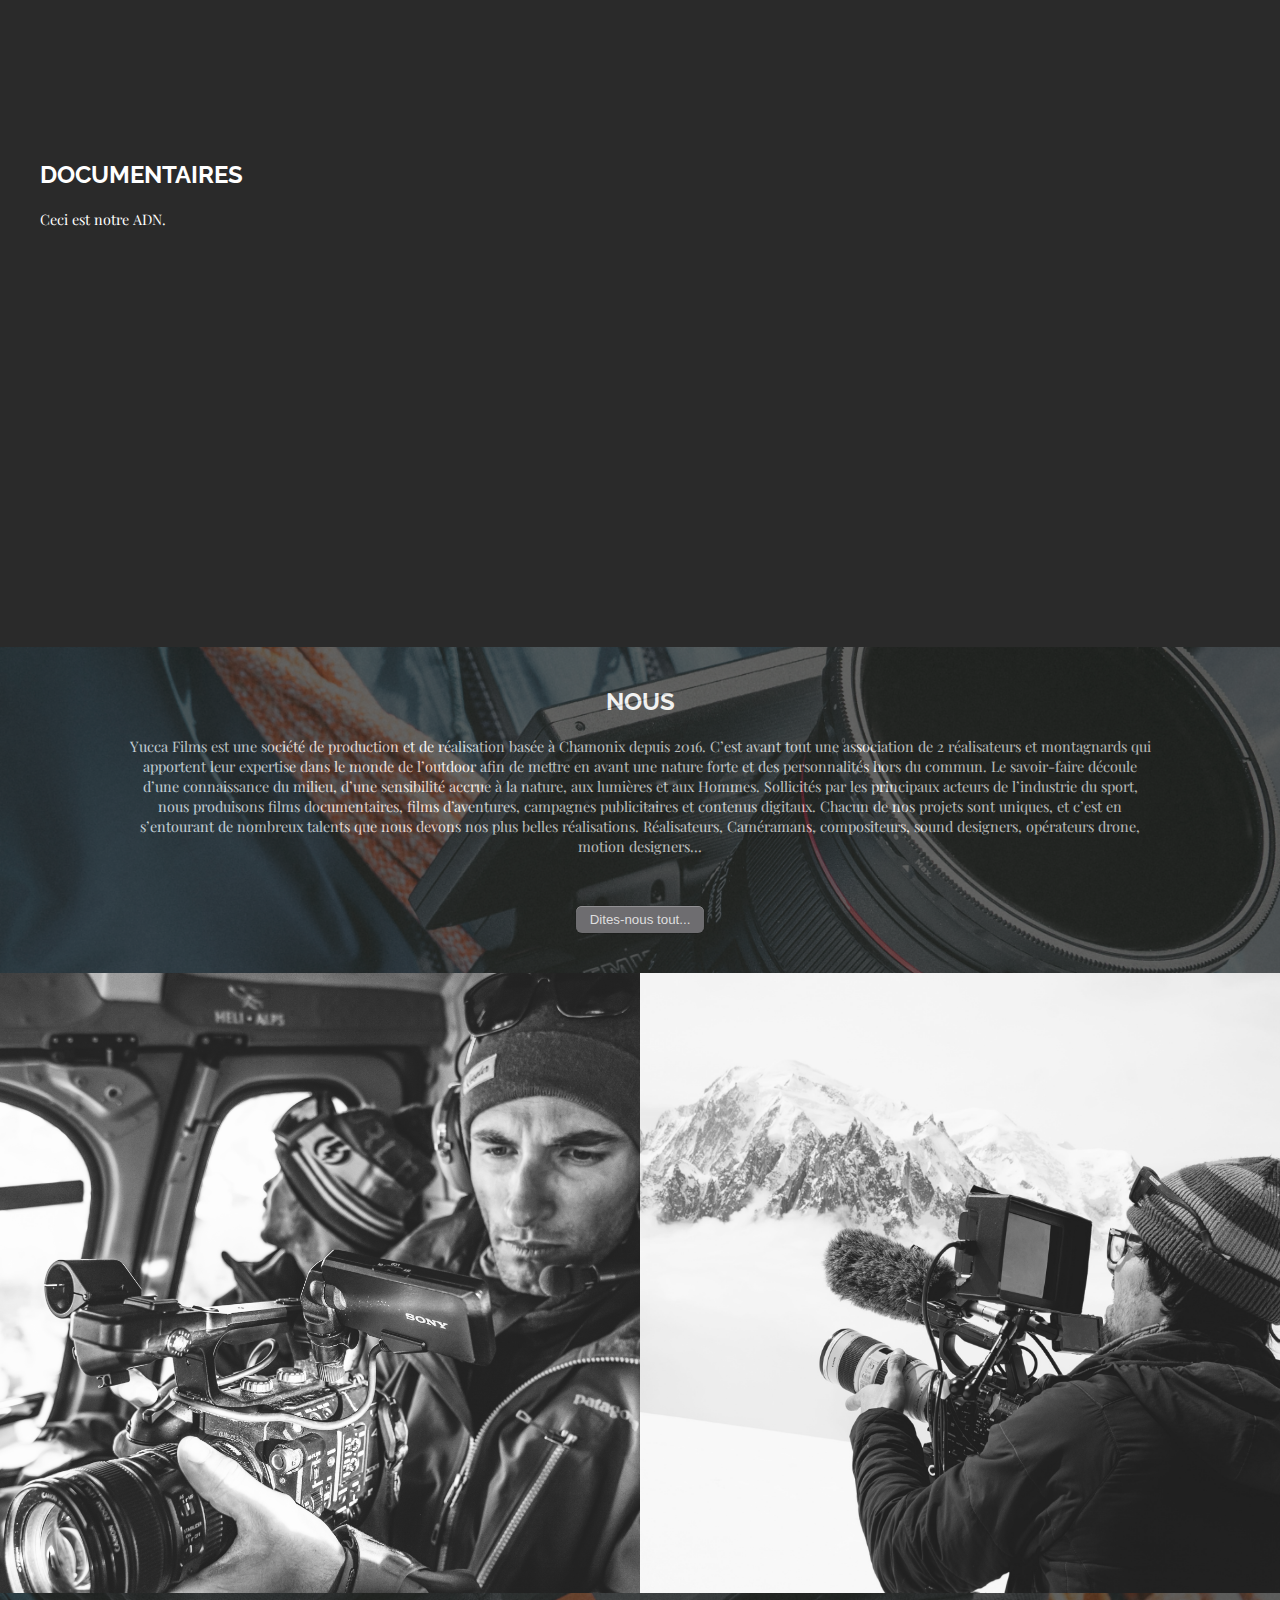
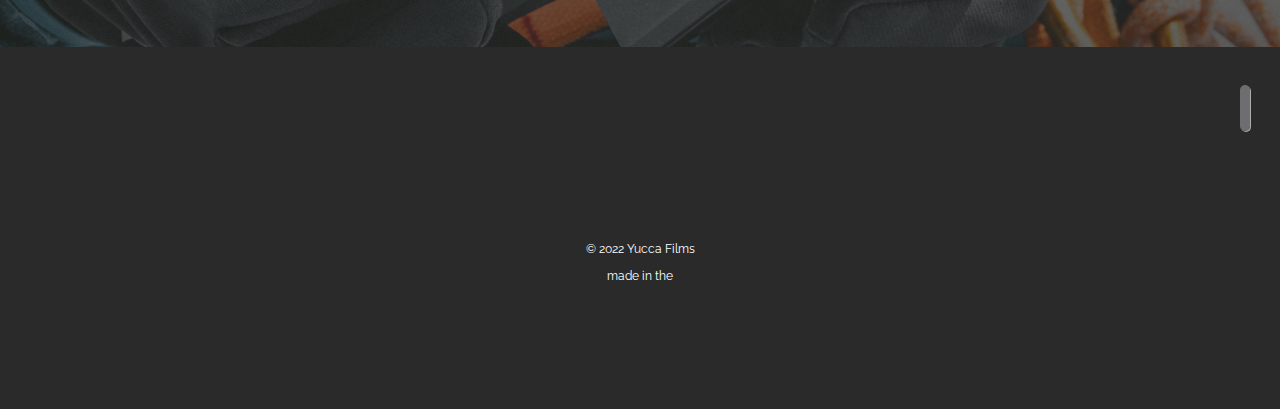
==== commit 00a3292c: "top arrow" ====
--- a/index.html
+++ b/index.html
@@ -24,10 +24,11 @@
   </head>
 
   <body>
+    <a name="top"></a>
     <header>
       <nav>
         <p><a href="#">Home</a></p>
-        <p><a href="#ussection_div">Team</a></p>
+        <p><a href="#us">Team</a></p>
         <p><a class="hover" onclick="sendEmail()">Contact</a></p>
       </nav>
     </header>
@@ -123,7 +124,8 @@
         </div> -->
     </section>
 
-    <section id="ussection">
+    <section id="us">
+      <a name="anchorussection"></a>
       <img id="ussection_div_img" src="asset/images/cam.jpg" alt="appareil photo"/>
       <div id="ussection_text">
         <div>
@@ -147,9 +149,14 @@
           <img class="profile_pics" src="asset/images/tom.jpg" alt=""/>
           <img class="profile_pics" src="asset/images/pierre.jpg" alt=""/>
         </div>
-        <a href="#topsection">up</a>
       </div>
     </section>
+
+    <div class="arrowup">
+      <a href="#top">
+        <i class="fa-solid fa-arrow-up arrowup_icon"></i>
+      </a>
+    </div>
 
     <footer>
       <div id="footer_socials">
--- a/css/home.css
+++ b/css/home.css
@@ -128,6 +128,10 @@
   font-size: 1.2em;
 }
 
+#ussection_text a {
+  z-index: 1;
+}
+
 #ussection_div_img {
   width: 100%;
   height: 1000px;
@@ -171,6 +175,24 @@
   outline: 0;
 }
 
+.arrowup {
+  display: flex;
+  justify-content: flex-end;
+  margin-right: 30px;
+}
+
+.arrowup_icon {
+  font-size: 3em;
+  color: #2A2A2A;
+  padding: 2px 5px;
+  border-radius: 5px;
+  background-color: #6E6D70;
+  box-shadow: 1px 1px 0px #aeadaf ;
+}
+
+.arrowup_icon:hover {
+  font-size: 3.5em;
+}
 
 
 /* FOOTER */
@@ -208,7 +230,7 @@
 
 a { 
   color: inherit;
-  text-decoration:none;
+  text-decoration: none;
 } 
 
 
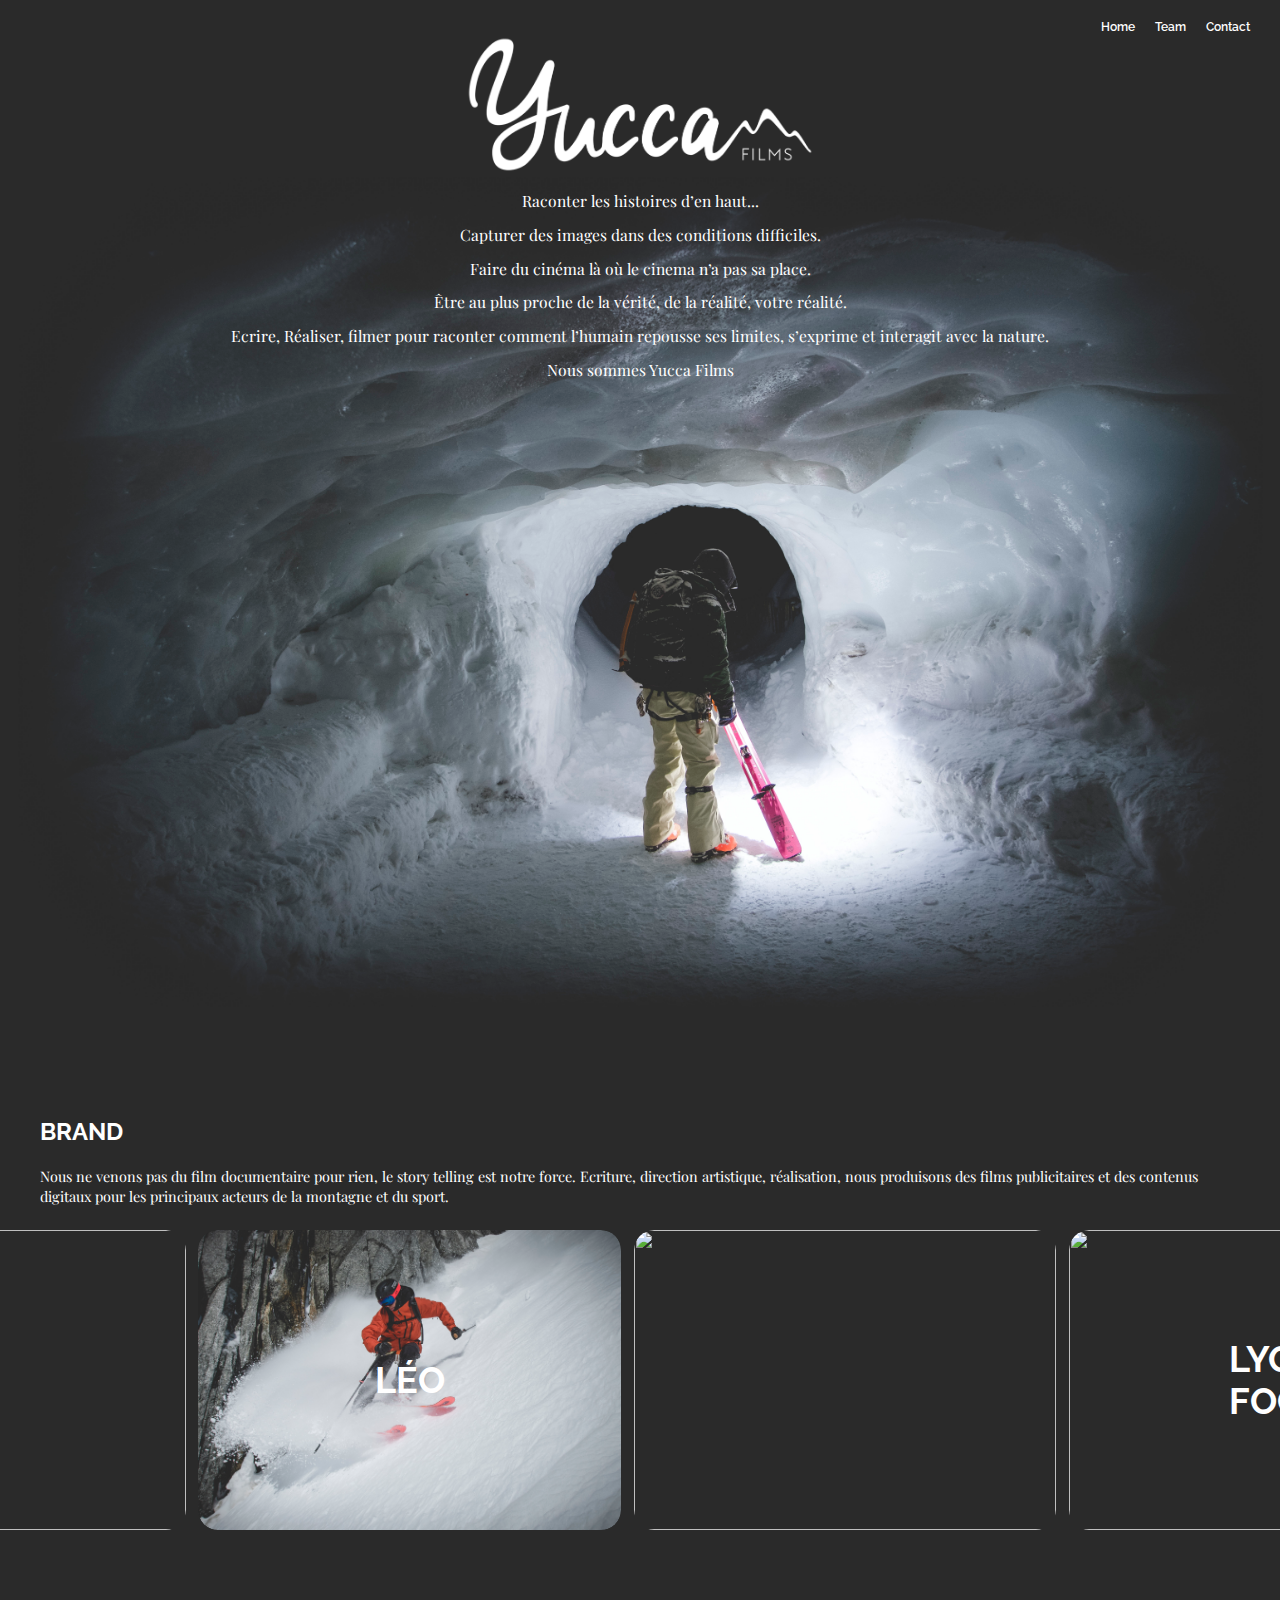
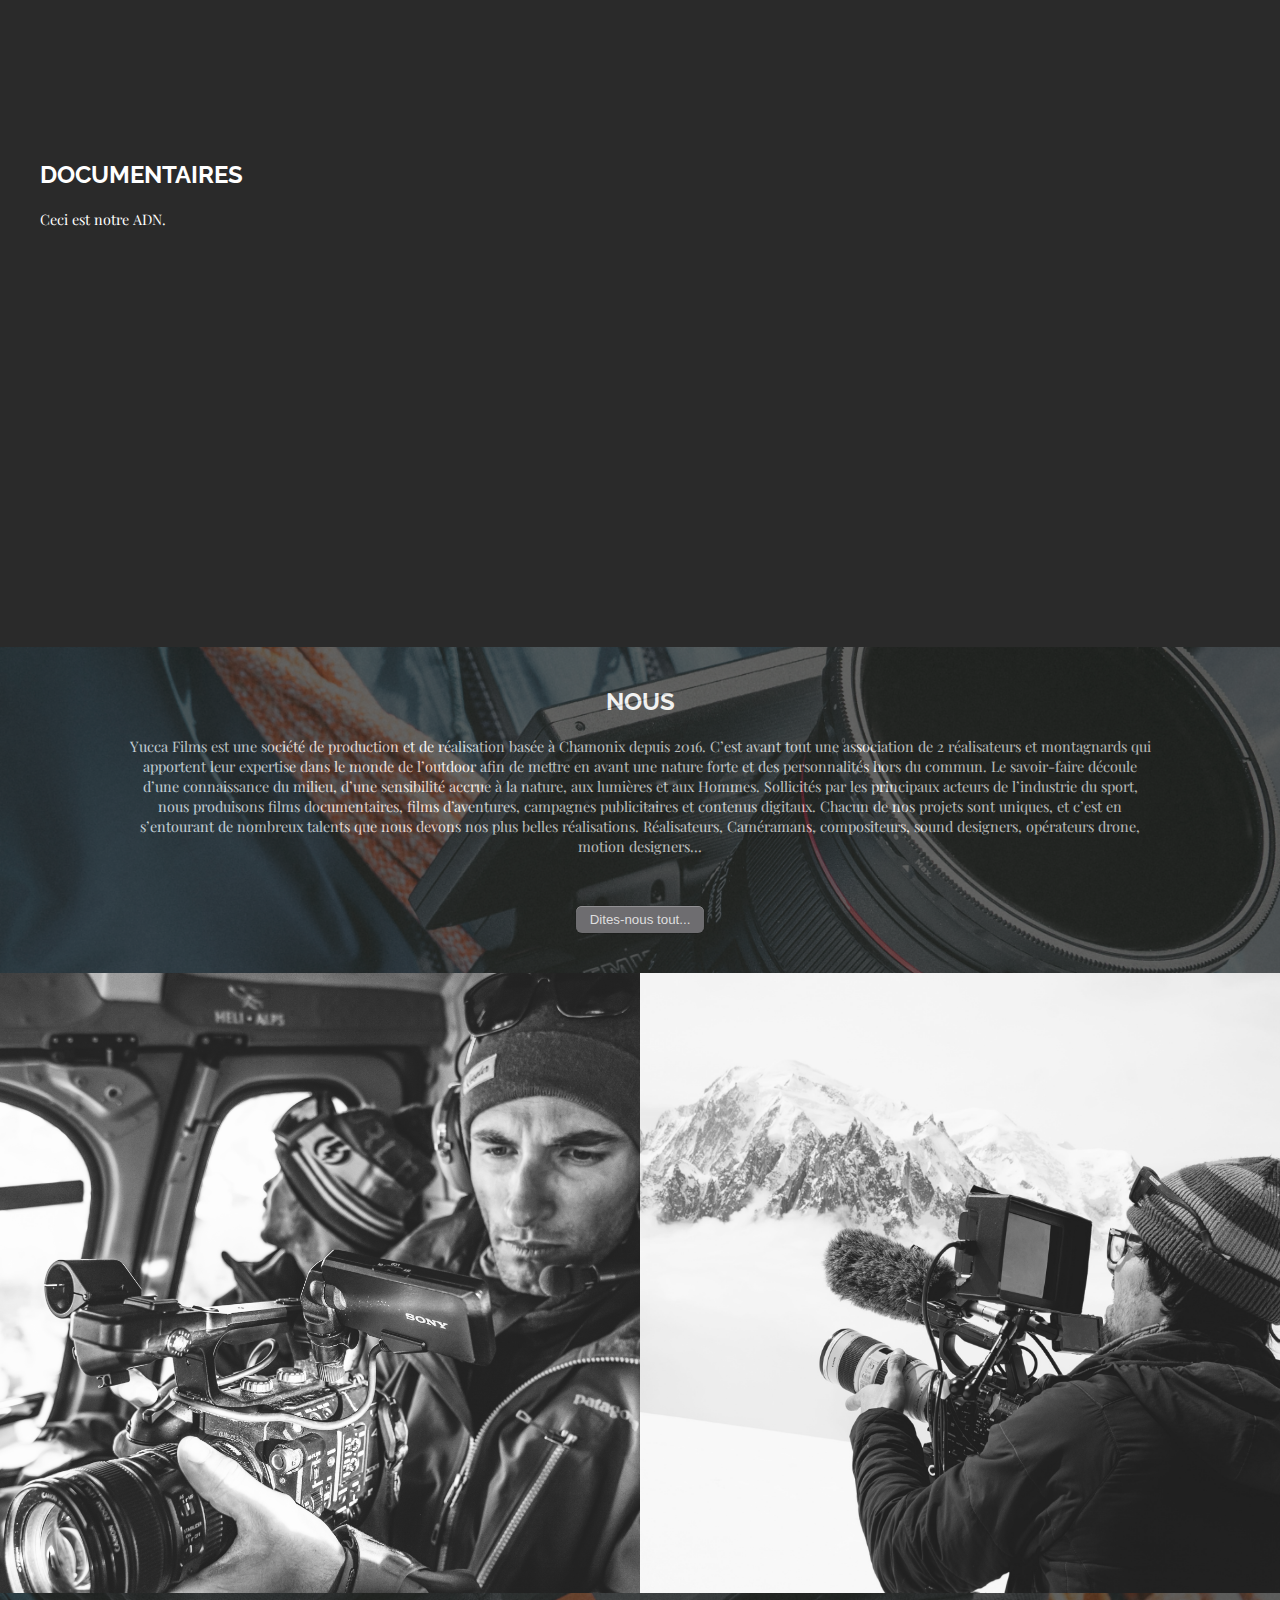
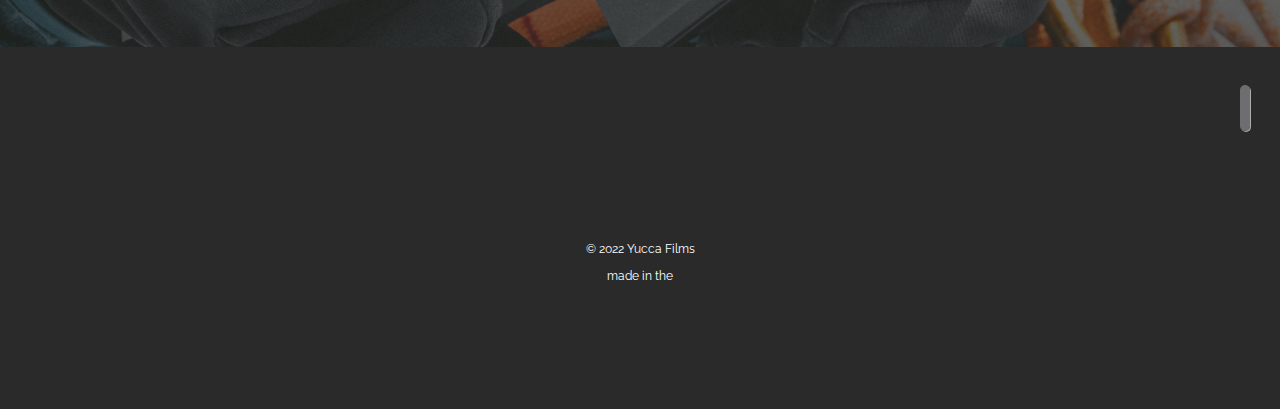
==== commit 2cde16cc: "responsive slider" ====
--- a/index.html
+++ b/index.html
@@ -74,13 +74,18 @@
             </a>
           </div>
           <div class="box box3">
-            <img src="asset/projects/brand/Cham.png" />
+            <a href="./pages/brand/cham.html" target="_blank" class="box_content">
+              <img src="asset/projects/brand/Cham.png" />
+            </a>
           </div>
           <div class="box box4">
-            <a href="./pages/brand/lyofood.html" target="_blank" class="box_content">
+            <a href="#" class="box_content">
               <h2>LYO FOOD</h2>
               <img src="asset/projects/brand/LyoFood.png" />
             </a>
+          </div>
+          <div class="box box5">
+            <img src="asset/projects/brand/run.jpg" />
           </div>
         </div>
         <div class="flex-spcbtw">
--- a/css/slider.css
+++ b/css/slider.css
@@ -10,14 +10,14 @@
   height: 340px;
   display: flex;
   align-items: center;
-  margin-left: -680px;
-  width: 180%;
+  margin-left: -53vw;
+  width: 250%;
 }
 
 .box {
   height: 300px;
-  width: 600px;
-  margin: 0px 10px 20px 10px;
+  width: 33vw;
+  margin: 0px 0.5vw 20px 0.5vw;
   border-radius: 20px;
   overflow: hidden;
   color: white;
@@ -83,7 +83,7 @@
      transform: translate(0px)
   }
   100% {
-     transform: translate(-605px);
+     transform: translate(-34vw);
   }
 }
 
@@ -97,6 +97,6 @@
      transform: translate(0px)
   }
   100% {
-     transform: translate(605px);
+     transform: translate(34vw);
   }
 }